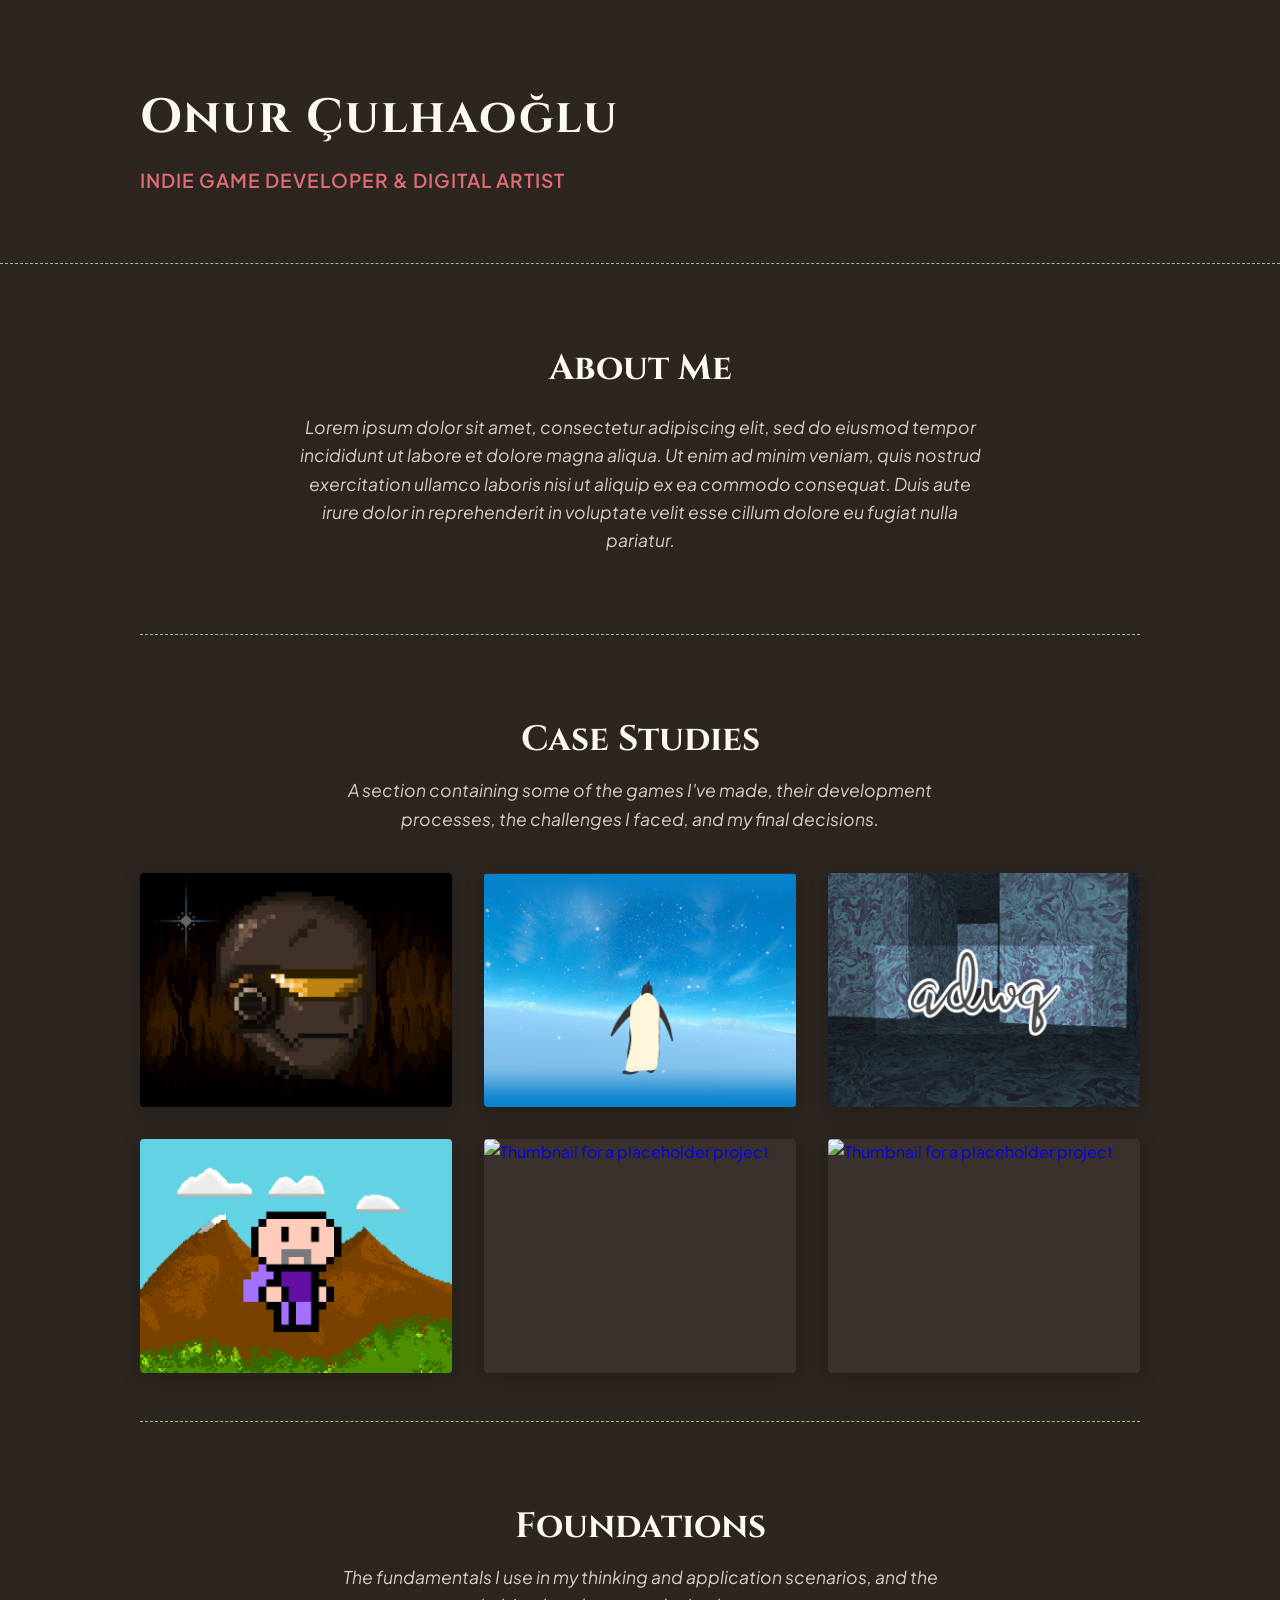
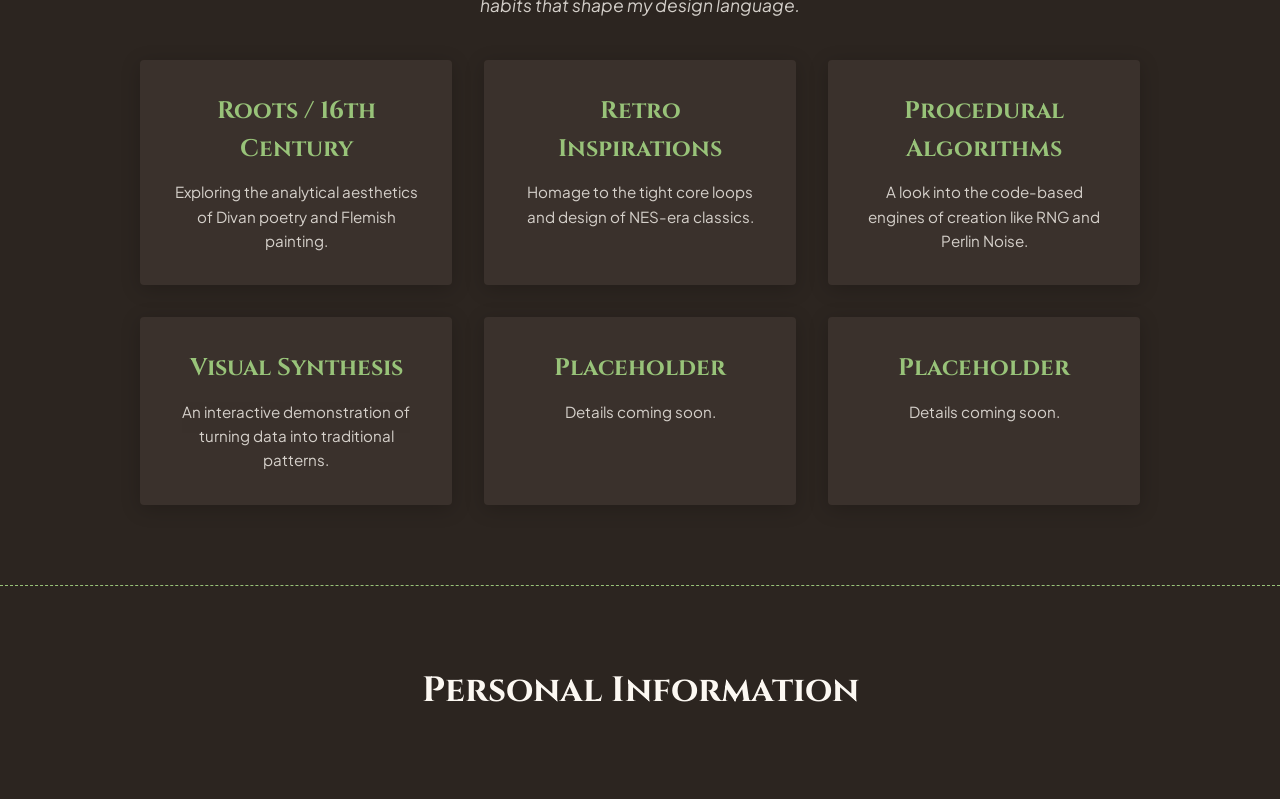
==== index.html @ ab1b18e1 "doneiguess" ====
<!DOCTYPE html>
<html lang="en">
<head>
    <meta charset="UTF-8">
    <meta name="viewport" content="width=device-width, initial-scale=1.0">
    <title>Onur Çulhaoğlu | Game Dev & Digital Artist</title>
    <!-- Warm and literary typography from Google Fonts -->
    <link rel="preconnect" href="https://fonts.googleapis.com">
    <link rel="preconnect" href="https://fonts.gstatic.com" crossorigin>
    <link href="https://fonts.googleapis.com/css2?family=Cinzel:wght@500;700&family=Instrument+Serif:ital@0;1&family=Plus+Jakarta+Sans:wght@400;500;600&display=swap" rel="stylesheet">
    <link rel="stylesheet" href="style.css">
</head>
<body>

    <!-- Header / Hero Section -->
    <header class="hero-section">
        <div class="container">
            <h1 class="site-title">Onur Çulhaoğlu</h1>
            <p class="subtitle">Indie Game Developer & Digital Artist</p>
        </div>
    </header>

    <!-- Gallery / Works Section -->
    <main class="container">
    
        <!-- About Me Section -->
        <section class="about-section">
            <div class="container">
                <h2 class="section-title">About Me</h2>
                <p class="section-subtitle" style="max-width: 700px; margin: -1rem auto 2rem auto;">Lorem ipsum dolor sit amet, consectetur adipiscing elit, sed do eiusmod tempor incididunt ut labore et dolore magna aliqua. Ut enim ad minim veniam, quis nostrud exercitation ullamco laboris nisi ut aliquip ex ea commodo consequat. Duis aute irure dolor in reprehenderit in voluptate velit esse cillum dolore eu fugiat nulla pariatur.</p>
            </div>
        </section>

        <!-- Case Studies Section -->
        <section class="inspo-section">
            <h2 class="section-title">Case Studies</h2>
            <p class="section-subtitle">A section containing some of the games I've made, their development processes, the challenges I faced, and my final decisions.</p>
            <div class="category-grid">
                <a href="patina.html" class="category-card" data-title="//patina">
                    <img src="games/thumbnails/patina.webp" alt="Thumbnail for //patina">
                </a>
                <a href="he-lived.html" class="category-card" data-title="HE LIVED">
                    <img src="games/thumbnails/he-lived.webp" alt="Thumbnail for HE LIVED">
                </a>
                <a href="adwq.html" class="category-card" data-title="adwq">
                    <img src="games/thumbnails/adwq.webp" alt="Thumbnail for adwq">
                </a>
                <a href="oh-noah.html" class="category-card" data-title="Oh Noah!">
                    <img src="games/thumbnails/oh-noah.webp" alt="Thumbnail for Oh Noah!">
                </a>
                <a href="#" class="category-card" data-title="Placeholder">
                    <img src="games/thumbnails/placeholder.webp" alt="Thumbnail for a placeholder project">
                </a>
                <a href="#" class="category-card" data-title="Placeholder">
                    <img src="games/thumbnails/placeholder.webp" alt="Thumbnail for a placeholder project">
                </a>
            </div>
        </section>

        <!-- Inspirations Section (formerly works-section) -->
        <section class="works-section">
            <h2 class="section-title">Foundations</h2>
            <p class="section-subtitle">The fundamentals I use in my thinking and application scenarios, and the habits that shape my design language.</p>

            <div class="category-grid" style="grid-template-columns: repeat(3, 1fr);">
                <a href="16th-century.html" class="category-card category-card--text">
                    <h3>Roots / 16th Century</h3>
                    <p>Exploring the analytical aesthetics of Divan poetry and Flemish painting.</p>
                </a>
                <a href="retro-inspirations.html" class="category-card category-card--text">
                    <h3>Retro Inspirations</h3>
                    <p>Homage to the tight core loops and design of NES-era classics.</p>
                </a>
                <a href="procedural-inspirations.html" class="category-card category-card--text">
                    <h3>Procedural Algorithms</h3>
                    <p>A look into the code-based engines of creation like RNG and Perlin Noise.</p>
                </a>
                <a href="visual-synthesis.html" class="category-card category-card--text">
                    <h3>Visual Synthesis</h3>
                    <p>An interactive demonstration of turning data into traditional patterns.</p>
                </a>
                <a href="#" class="category-card category-card--text">
                    <h3>Placeholder</h3>
                    <p>Details coming soon.</p>
                </a>
                <a href="#" class="category-card category-card--text">
                    <h3>Placeholder</h3>
                    <p>Details coming soon.</p>
                </a>
            </div>
        </section>

    </main>

    <footer class="hero-section" style="border-top: 1px dashed var(--secondary-color); border-bottom: none; padding-top: 3rem; margin-top: 2rem;">
        <div class="container">
            <h2 class="section-title">Personal Information</h2>
            <!-- Contact info will be added here later -->
        </div>
    </footer>

</body>
</html>
---- style.css ----
/* Temel Sıfırlamalar ve Renk Paleti */
:root {
    --bg-color: #2c2520;        /* Koyu toprak/kahve tonu */
    --text-color: #fcf8f2;      /* Sıcak parşömen kağıdı rengi */
    --accent-color: #e06c75;    /* Canlı kırmızı */
    --secondary-color: #98c379; /* Canlı yeşil */
    --card-bg: #3a312c;         /* Arka plandan biraz daha açık koyu ton */
}

body {
    margin: 0;
    padding: 0;
    background-color: var(--bg-color);
    color: var(--text-color);
    font-family: 'Plus Jakarta Sans', sans-serif;
    line-height: 1.6;
}

.container {
    max-width: 1000px;
    margin: 0 auto;
    padding: 0 2rem;
}

/* Üst Kısım Tasarımı */
.hero-section {
    padding: 5rem 0 3rem 0;
    border-bottom: 1px dashed var(--secondary-color); /* Kilim dikişi gibi hafif kesikli çizgi */
}

.site-title {
    font-family: 'Cinzel', serif;
    font-size: 3rem;
    margin: 0;
    color: var(--text-color);
    letter-spacing: 2px;
}

.subtitle {
    font-family: 'Plus Jakarta Sans', sans-serif;
    font-size: 1.2rem;
    color: var(--accent-color);
    text-transform: uppercase;
    letter-spacing: 1px;
    margin-top: 0.5rem;
    font-weight: 600;
}

.manifesto {
    margin-top: 3rem;
    max-width: 700px;
}

.manifesto em {
    font-family: 'Instrument Serif', serif;
    font-size: 1.8rem;
    color: var(--secondary-color);
    line-height: 1.3;
    display: block;
    margin-bottom: 1.5rem;
}

.bio-text {
    font-size: 1.1rem;
    opacity: 0.9;
}

.about-section {
    padding: 3rem 0;
    border-bottom: 1px dashed var(--secondary-color);
}

/* Visual Synthesis Section */
.visual-synthesis-section {
    padding: 4rem 0;
    background-color: #25201b; /* Slightly different bg to stand out */
    border-bottom: 1px dashed var(--secondary-color);
}

.visuals-grid {
    display: grid;
    grid-template-columns: 1fr 1fr;
    gap: 3rem;
    align-items: start;
}

.visual-item {
    text-align: center;
}

.visual-item h3 {
    font-family: 'Cinzel', serif;
    font-size: 1.5rem;
    color: var(--secondary-color);
    margin: 0 0 1rem 0;
}

.visual-item canvas {
    width: 100%;
    height: auto;
    border: 1px solid rgba(74, 107, 108, 0.15);
    background-color: var(--card-bg);
    border-radius: 4px;
}

.visual-item p {
    font-size: 0.9rem;
    opacity: 0.8;
    margin-top: 1rem;
    max-width: 400px;
    margin-left: auto;
    margin-right: auto;
}

/* Galeri Alanı */
.inspo-section,
.works-section {
    padding: 3rem 0;
}

.works-section {
    border-top: 1px dashed var(--secondary-color);
}

.section-title {
    font-family: 'Cinzel', serif;
    font-size: 2.2rem;
    margin-bottom: 2rem;
    position: relative;
    text-align: center;
}

.section-subtitle {
    text-align: center;
    font-size: 1.1rem;
    max-width: 600px;
    margin: -1.5rem auto 2.5rem auto;
    opacity: 0.8;
    font-style: italic;
}

.category-grid {
    display: grid;
    grid-template-columns: repeat(3, 1fr);
    gap: 2rem;
}

.category-card {
    display: block;
    background: var(--card-bg);
    border-radius: 4px;
    text-decoration: none;
    box-shadow: 0 4px 20px rgba(0, 0, 0, 0.2);
    transition: transform 0.3s ease, box-shadow 0.3s ease;
    position: relative;
    overflow: hidden;
    padding: 0;
    aspect-ratio: 4 / 3; /* Recommended aspect ratio */
}

.category-card:hover {
    transform: translateY(-8px);
    box-shadow: 0 12px 35px rgba(0, 0, 0, 0.3);
}

.category-card img {
    display: block;
    width: 100%;
    height: 100%;
    object-fit: cover;
    transition: transform 0.4s ease;
}

.category-card:hover img {
    transform: scale(1.1);
}

.category-card::after {
    content: attr(data-title);
    position: absolute;
    bottom: 0;
    left: 0;
    right: 0;
    padding: 1.5rem 1rem 1rem 1rem;
    background: linear-gradient(to top, rgba(0,0,0,0.9) 20%, transparent);
    color: white;
    text-align: center;
    font-family: 'Cinzel', serif;
    font-size: 1.5rem;
    opacity: 0;
    transform: translateY(20%);
    transition: opacity 0.4s ease, transform 0.4s ease;
    pointer-events: none;
}

.category-card:hover::after {
    opacity: 1;
    transform: translateY(0);
}

/* Text-based cards for Inspirations section */
.category-card--text {
    padding: 2rem;
    aspect-ratio: auto;
    text-align: center;
    color: var(--text-color);
}

.category-card--text:hover img { transform: none; }
.category-card--text::after { display: none; }

.category-card--text h3 {
    font-family: 'Cinzel', serif;
    font-size: 1.5rem;
    color: var(--secondary-color);
    margin: 0 0 0.75rem 0;
}

.category-card--text p {
    margin: 0;
    font-size: 0.95rem;
    opacity: 0.8;
}

.inspiration-desc {
    font-size: 0.95rem;
    opacity: 0.8;
    margin-bottom: 1.5rem;
}

.couplet {
    font-family: 'Instrument Serif', serif;
    font-size: 1.1rem;
    font-style: italic;
    text-align: center;
    margin: 1.5rem auto;
    padding: 0.5rem 0 0.5rem 1rem;
    border-left: 3px solid var(--accent-color);
    color: var(--text-color);
}

.couplet p { margin: 0; line-height: 1.4; }

.aruz-pattern { display: block; font-family: monospace; font-size: 1.1rem; text-align: center; color: var(--secondary-color); margin: 1.5rem 0; letter-spacing: 2px; }

.translation { font-size: 0.9rem; font-style: italic; text-align: center; opacity: 0.7; margin-top: 1rem; }


/* Responsive Design for smaller screens */
@media (max-width: 768px) {
    .category-grid {
        grid-template-columns: 1fr;
    }
    .visuals-grid {
        grid-template-columns: 1fr;
        gap: 4rem;
    }
}

.modal-section { margin-bottom: 2.5rem; padding-bottom: 2.5rem; border-bottom: 1px dashed rgba(74, 107, 108, 0.3); }
.modal-section:last-child { border-bottom: none; margin-bottom: 0; padding-bottom: 0; }

/* =============================================== */
/* STYLES FOR SUB-PAGES (CARDS, 3D MODELS)         */
/* =============================================== */

.page-header {
    padding: 2rem 0;
    border-bottom: 1px dashed var(--secondary-color);
    margin-bottom: 2rem;
}

.back-link {
    color: var(--secondary-color);
    text-decoration: none;
    font-weight: 600;
    font-size: 1.1rem;
    transition: color 0.2s ease;
}

.back-link:hover {
    color: var(--accent-color);
}

.gallery-section {
    padding: 1rem 0 4rem 0;
}

.gallery-section .section-title {
    text-align: left;
    font-size: 2.5rem;
}

.section-desc {
    font-size: 1.1rem;
    opacity: 0.9;
    max-width: 700px;
    margin-top: -1rem;
    margin-bottom: 4rem;
}

/* Card Deck Animation (for cards.html) */
.asset-grid {
    position: relative; 
    display: flex; 
    justify-content: center;
    align-items: center;
    min-height: 500px;
    margin-top: 2rem;
}

.asset-card {
    background: var(--card-bg);
    border: 1px solid rgba(74, 107, 108, 0.15);
    border-radius: 4px;
    overflow: hidden;
    box-shadow: 0 4px 20px rgba(44, 37, 32, 0.04);
    transition: transform 0.6s cubic-bezier(0.4, 0, 0.2, 1), box-shadow 0.4s ease;
    width: 280px;
    position: absolute;
    transform-origin: bottom center;
    animation: var(--fan-animation-name) forwards linear;
    animation-timeline: view(block); /* Animasyonun kaydırmaya bağlı olmasını sağlar */
    animation-range: entry 30% entry 70%; /* Animasyon başlangıç ve bitiş aralığı (daha merkezi) */
}

@keyframes fan-out-far-left   { to { transform: rotate(-18deg) translateX(-200px); } }
@keyframes fan-out-mid-left   { to { transform: rotate(-12deg) translateX(-130px); } }
@keyframes fan-out-near-left  { to { transform: rotate(-6deg) translateX(-65px); } }
@keyframes fan-out-center { to { transform: translateY(-30px); } }
@keyframes fan-out-near-right { to { transform: rotate(6deg) translateX(65px); } }
@keyframes fan-out-mid-right  { to { transform: rotate(12deg) translateX(130px); } }
@keyframes fan-out-far-right  { to { transform: rotate(18deg) translateX(200px); } }

@keyframes fan-out-left { to { transform: rotate(-15deg) translateX(-120px); } }
@keyframes fan-out-right { to { transform: rotate(15deg) translateX(120px); } }

.asset-card:nth-child(1) { --fan-animation-name: fan-out-far-left; }
.asset-card:nth-child(2) { --fan-animation-name: fan-out-mid-left; }
.asset-card:nth-child(3) { --fan-animation-name: fan-out-near-left; }
.asset-card:nth-child(4) { --fan-animation-name: fan-out-center; z-index: 2; }
.asset-card:nth-child(5) { --fan-animation-name: fan-out-near-right; }
.asset-card:nth-child(6) { --fan-animation-name: fan-out-mid-right; }
.asset-card:nth-child(7) { --fan-animation-name: fan-out-far-right; }

.asset-grid:has(.asset-card:first-child:nth-last-child(3)) .asset-card:nth-child(1) { --fan-animation-name: fan-out-left; }
.asset-grid:has(.asset-card:first-child:nth-last-child(3)) .asset-card:nth-child(2) { --fan-animation-name: fan-out-center; z-index: 2; }
.asset-grid:has(.asset-card:first-child:nth-last-child(3)) .asset-card:nth-child(3) { --fan-animation-name: fan-out-right; }

.deck-sub-title {
    font-family: 'Cinzel', serif;
    font-size: 1.3rem;
    color: var(--secondary-color);
    border-bottom: 1px solid rgba(74, 107, 108, 0.1);
    padding-bottom: 0.5rem;
    margin-top: 4rem;
    margin-bottom: 1.5rem;
    letter-spacing: 1px;
}

.asset-card:hover {
    transform: translateY(-15px) scale(1.03);
    box-shadow: 0 12px 35px rgba(44, 37, 32, 0.1);
    z-index: 10;
}

.asset-image-wrapper { display: block; line-height: 0; }
.asset-image-wrapper img { width: 100%; height: auto; display: block; }

/* 3D Models Container (for 3d-models.html) */
.models-container { display: grid; grid-template-columns: 1fr; gap: 2.5rem; }

.sketchfab-embed-wrapper {
    margin-bottom: 0;
    border: 1px solid rgba(74, 107, 108, 0.15);
    border-radius: 4px;
    overflow: hidden;
    box-shadow: 0 4px 20px rgba(0,0,0, 0.2);
    background: #25201b;
}

.sketchfab-embed-wrapper iframe { display: block; width: 100%; height: 480px; border: 0; }
.sketchfab-embed-wrapper p { background: var(--card-bg); padding: 0.75rem; margin: 0 !important; font-size: 0.8rem !important; text-align: center; line-height: 1.4; }
.sketchfab-embed-wrapper p a { color: var(--secondary-color) !important; }

/* Demo Showcase (for demos.html) */
.demo-showcase {
    background: var(--card-bg);
    border: 1px solid rgba(74, 107, 108, 0.15);
    border-radius: 4px;
    margin-top: -2rem;
    box-shadow: 0 4px 20px rgba(44, 37, 32, 0.04);
    overflow: hidden; /* To keep border-radius on children */
}

.demo-showcase .deck-sub-title {
    margin-top: 0;
    padding: 1.5rem 2rem 0 2rem;
    border-bottom: none;
}

.demo-media {
    padding: 1rem 2rem 0 2rem;
}

.demo-media img {
    width: 100%;
    display: block;
}

.demo-info {
    padding: 1.5rem 2rem 2rem 2rem;
}

.demo-info h4 {
    font-family: 'Cinzel', serif;
    font-size: 1.2rem;
    color: var(--text-color);
    margin: 0 0 1rem 0;
}

.demo-info p { margin: 0 0 2rem 0; opacity: 0.9; }

.button-link { display: inline-block; background-color: var(--secondary-color); color: var(--bg-color); padding: 0.8rem 1.5rem; border-radius: 4px; text-decoration: none; font-weight: 600; transition: background-color 0.3s ease, transform 0.3s ease; }
.button-link:hover { background-color: var(--accent-color); transform: translateY(-2px); }

/* =============================================== */
/* RETRO THEME (for retro-inspirations.html)       */
/* =============================================== */

.retro-theme {
    --bg-color: #3a3a3a; /* Daha yumuşak bir antrasit */
    --text-color: #f0f0f0;
    --accent-color: #ff4136;    /* NES Red */
    --secondary-color: #00bfff; /* NES Blue */
    --highlight-color: #ffff00; /* NES Yellow */

    font-family: 'Press Start 2P', cursive;
    font-size: 14px; /* Pixel fonts are best at specific sizes */
    line-height: 1.8;
    background-color: var(--bg-color);
    color: var(--text-color);
    image-rendering: pixelated;
}

.retro-theme .page-header { border-bottom-color: var(--accent-color); }
.retro-theme .back-link { color: var(--secondary-color); font-size: 1em; }
.retro-theme .back-link:hover { color: var(--highlight-color); }

.retro-theme .section-title {
    font-size: 2em;
    color: var(--accent-color);
    text-shadow: 3px 3px 0 var(--secondary-color);
    letter-spacing: 2px;
    margin-bottom: 3rem;
}

.retro-theme .modal-section { border-color: rgba(255, 255, 255, 0.2); }
.retro-theme .modal-section h3 { font-family: 'Press Start 2P', cursive; color: var(--highlight-color); font-size: 1.2em; }
.retro-theme .inspiration-desc { font-size: 1em; opacity: 0.9; }

.game-showcase {
    display: flex;
    gap: 2rem;
    align-items: center;
    background-color: #4a4a4a; /* Daha açık bir gri */
    padding: 2rem;
    border: 2px solid var(--secondary-color);
    margin-bottom: 3rem;
}

.game-media { flex: 1; }
.game-media img { width: 100%; display: block; border: 2px solid var(--text-color); }

.game-info { flex: 2; }
.game-info h3 { font-family: 'Press Start 2P', cursive; color: var(--accent-color); font-size: 1.5em; margin: 0 0 1rem 0; }
.game-info p { margin: 0; opacity: 0.9; }

@media (max-width: 768px) {
    .game-showcase {
        flex-direction: column;
    }
    .retro-theme .section-title { font-size: 1.5em; }
    .game-info h3 { font-size: 1.2em; }
}

/* =============================================== */
/* TERMINAL THEME (for procedural-inspirations.html) */
/* =============================================== */

.terminal-theme {
    --bg-color: #282c34;        /* Antrasit */
    --text-color: #c5c8c6;      /* Açık gri */
    --accent-color: #8cda8c;    /* Terminal yeşili */
    --secondary-color: #f0c674; /* Terminal sarısı/amber */
    --highlight-color: #61afef; /* Terminal mavisi */

    font-family: 'Source Code Pro', monospace;
    background-color: var(--bg-color);
    color: var(--text-color);
}

.terminal-theme .page-header { border-bottom-color: var(--accent-color); }
.terminal-theme .back-link { color: var(--secondary-color); }
.terminal-theme .back-link:hover { color: var(--highlight-color); }

.terminal-theme .section-title {
    font-family: 'Source Code Pro', monospace;
    font-weight: 700;
    color: var(--accent-color);
    text-align: left;
    font-size: 2.2rem;
}

.terminal-theme .section-title::after {
    content: '▋';
    display: inline-block;
    animation: blink 1s step-end infinite;
    color: var(--accent-color);
    margin-left: 0.5rem;
}

@keyframes blink {
    from, to { opacity: 1; }
    50% { opacity: 0; }
}

.terminal-theme .modal-section h3 {
    font-family: 'Source Code Pro', monospace;
    color: var(--secondary-color);
    font-size: 1.5rem;
}

.interactive-demo {
    background-color: rgba(0,0,0,0.2);
    border: 1px solid rgba(255,255,255,0.1);
    padding: 1.5rem;
    margin-top: 1rem;
    display: flex;
    flex-wrap: wrap;
    gap: 1.5rem;
    align-items: center;
}

.interactive-demo .button-link { font-family: 'Source Code Pro', monospace; }
.interactive-demo input[type="text"] { background: #333; border: 1px solid #555; color: var(--text-color); padding: 0.8rem; font-family: 'Source Code Pro', monospace; border-radius: 4px; }
.interactive-demo .result-display { font-size: 2rem; font-weight: 700; color: var(--highlight-color); }
.interactive-demo canvas { width: 256px; height: 256px; image-rendering: pixelated; border: 1px solid #555; }

.terminal-theme .inspiration-desc code {
    background-color: rgba(0,0,0,0.3);
    color: var(--accent-color);
    padding: 0.1em 0.4em;
    border-radius: 3px;
}

/* =============================================== */
/* PROJECT DETAIL PAGE (for patina.html etc.)      */
/* =============================================== */

.project-article {
    max-width: 750px; /* Good reading width */
    margin: 0 auto;
}

.project-article p {
    font-size: 1.1rem;
    line-height: 1.7;
    margin-bottom: 1.5rem;
    opacity: 0.9;
}

.project-article img {
    width: 100%;
    height: auto;
    display: block;
    margin: 2rem auto 0.5rem auto;
    border-radius: 4px;
    border: 1px solid rgba(74, 107, 108, 0.15);
    box-shadow: 0 4px 20px rgba(44, 37, 32, 0.04);
}

.project-article .image-caption {
    display: block;
    text-align: center;
    font-size: 0.9rem;
    font-style: italic;
    opacity: 0.8;
    margin-top: 1rem;
    margin-bottom: 2.5rem;
}

.project-article .final-verdict {
    margin-top: 3rem;
    padding: 1.5rem;
    background-color: rgba(0,0,0,0.1);
    border-left: 4px solid var(--accent-color);
}

.project-article h4 {
    margin: 3rem 0 1rem 0;
    font-family: 'Cinzel', serif;
    color: var(--accent-color);
    font-size: 1.4rem;
}

.project-article .final-verdict h4 {
    margin-top: 0;
}

.project-article h5 {
    margin: 2.5rem 0 1rem 0;
    font-family: 'Cinzel', serif;
    color: var(--accent-color);
    font-size: 1.2rem;
}

.asset-grid-container {
    display: grid;
    grid-template-columns: repeat(2, 1fr);
    gap: 1rem;
}

.asset-grid-container img {
    width: 100%;
    height: auto;
    margin: 0;
    border-radius: 4px;
    border: 1px solid rgba(74, 107, 108, 0.15);
    box-shadow: 0 4px 20px rgba(44, 37, 32, 0.04);
}

.category-card h3.title-monospace,
.gallery-section .section-title.title-monospace {
    font-family: 'Source Code Pro', monospace;
    letter-spacing: normal;
    text-transform: none;
    font-weight: 400;
}

/* =============================================== */
/* PATINA THEME                                    */
/* =============================================== */
.patina-theme {
    --bg-color: #3a3a3a;
    --text-color: #dcdcdc;
    --accent-color: #8c8c8c;
    --secondary-color: #6a6a6a;
    background-color: var(--bg-color);
    color: var(--text-color);
}
.patina-theme .page-header { border-bottom-color: var(--secondary-color); }
.patina-theme .back-link { color: var(--secondary-color); }
.patina-theme .back-link:hover { color: var(--accent-color); }
.patina-theme .section-title { color: var(--text-color); }
.patina-theme .project-article h4 { color: var(--accent-color); }
.patina-theme .project-article img { border-color: rgba(255,255,255,0.1); }
.patina-theme .final-verdict { background-color: rgba(0,0,0,0.2); border-left-color: var(--accent-color); }

/* =============================================== */
/* HE LIVED THEME                                  */
/* =============================================== */
.he-lived-theme {
    --bg-color: #2c3e50;
    --text-color: #ecf0f1;
    --accent-color: #3498db;
    --secondary-color: #95a5a6;
    background-color: var(--bg-color);
    color: var(--text-color);
}
.he-lived-theme .page-header { border-bottom-color: var(--secondary-color); }
.he-lived-theme .back-link { color: var(--secondary-color); }
.he-lived-theme .back-link:hover { color: var(--accent-color); }
.he-lived-theme .section-title { color: var(--text-color); }
.he-lived-theme .project-article h4 { color: var(--accent-color); }
.he-lived-theme .project-article img { border-color: rgba(255,255,255,0.1); }
.he-lived-theme .final-verdict { background-color: rgba(0,0,0,0.2); border-left-color: var(--accent-color); }
.he-lived-theme .button-link { background-color: var(--accent-color); color: var(--bg-color); }
.he-lived-theme .button-link:hover { background-color: var(--secondary-color); }

/* =============================================== */
/* ADWQ THEME                                      */
/* =============================================== */
.adwq-theme {
    --bg-color: #3c3c4c;        /* PS1 Dark Purple-Gray */
    --text-color: #dcdbe0;      /* PS1 Light Gray */
    --accent-color: #a08fba;    /* PS1 Muted Magenta */
    --secondary-color: #74a09c; /* PS1 Desaturated Teal */
    background-color: var(--bg-color);
    color: var(--text-color);
}
.adwq-theme .page-header { border-bottom-color: var(--secondary-color); }
.adwq-theme .back-link { color: var(--secondary-color); opacity: 0.8; }
.adwq-theme .back-link:hover { color: var(--accent-color); }
.adwq-theme .section-title { color: var(--text-color); }
.adwq-theme .project-article h4 { color: var(--accent-color); }
.adwq-theme .project-article img { border-color: rgba(0,0,0,0.2); }
.adwq-theme .project-article img[src="games/adwq/2.webp"] {
    mix-blend-mode: multiply; /* Makes white background transparent */
    background-color: transparent;
}
.adwq-theme .final-verdict { background-color: rgba(0,0,0,0.15); border-left-color: var(--accent-color); }
.adwq-theme .button-link { background-color: var(--secondary-color); color: var(--bg-color); }
.adwq-theme .button-link:hover { background-color: var(--accent-color); }


/* =============================================== */
/* SAILING THEME (for oh-noah.html)                */
/* =============================================== */

.sailing-theme {
    --bg-color: #436B95;        /* Ultramarine Blue */
    --text-color: #f0eada;      /* Parchment/Light Beige */
    --accent-color: #E8C77B;    /* Sandy Gold */
    --secondary-color: #D2B48C; /* Tan / Wood color */
    --highlight-color: #FFFFFF;

    font-family: 'Plus Jakarta Sans', sans-serif;
    background-color: var(--bg-color);
    color: var(--text-color);
}

.sailing-theme .page-header { border-bottom-color: rgba(255, 255, 255, 0.2); }
.sailing-theme .back-link { color: var(--accent-color); }
.sailing-theme .back-link:hover { color: var(--highlight-color); }

.sailing-theme .section-title {
    /* The user requested 'Alkhemikal'. It is prioritized here. */
    /* 'MedievalSharp' is used as a web-safe fallback from Google Fonts. */
    font-family: 'Alkhemikal', 'MedievalSharp', cursive;
    font-size: 3.5rem;
    color: var(--accent-color);
    text-align: left;
    text-shadow: 2px 2px 4px rgba(0,0,0,0.2);
}

.sailing-theme .project-article p { opacity: 0.95; }
.sailing-theme .project-article h4 { color: var(--accent-color); border-bottom: 1px solid rgba(255, 255, 255, 0.2); padding-bottom: 0.5rem; }
.sailing-theme .project-article img { border-color: rgba(0,0,0,0.2); box-shadow: 0 8px 25px rgba(0, 0, 0, 0.2); }
.sailing-theme .image-caption { color: var(--accent-color); opacity: 0.9; }

.sailing-theme .deck-sub-title {
    color: var(--accent-color);
    border-bottom-color: rgba(255, 255, 255, 0.2);
}

.sailing-theme .asset-card {
    transform-origin: center center;
    animation: deal-card forwards linear;
    animation-timeline: view(block);
    animation-range: entry 10% entry 60%;
    background-color: transparent;
    border: none;
}
.sailing-theme .asset-card {
    background-color: transparent;
    border: none;
}
.sailing-theme .asset-card:hover {
    box-shadow: 0 12px 35px rgba(0, 0, 0, 0.2);
    transform: translateY(-10px) scale(1.05) rotate(var(--r)) !important;
    z-index: 10;
}

@keyframes deal-card {
    from { opacity: 0; transform: translateX(80vw) translateY(-20vh) rotate(45deg) scale(0.8); }
    to { opacity: 1; transform: translateX(var(--tx, 0)) translateY(var(--ty, 0)) rotate(var(--r, 0deg)); }
}

.sailing-theme .asset-card:nth-child(1) { --tx: -150px; --ty: 20px; --r: -15deg; }
.sailing-theme .asset-card:nth-child(2) { --tx: 50px; --ty: -30px; --r: 10deg; }
.sailing-theme .asset-card:nth-child(3) { --tx: -50px; --ty: 50px; --r: -5deg; }
.sailing-theme .asset-card:nth-child(4) { --tx: 0px; --ty: 0px; --r: 2deg; z-index: 2; }
.sailing-theme .asset-card:nth-child(5) { --tx: 150px; --ty: 40px; --r: 18deg; }
.sailing-theme .asset-card:nth-child(6) { --tx: -120px; --ty: -60px; --r: -20deg; }
.sailing-theme .asset-card:nth-child(7) { --tx: 100px; --ty: 80px; --r: 5deg; }

.sailing-theme .asset-grid:has(.asset-card:first-child:nth-last-child(3)) .asset-card:nth-child(1) { --tx: -150px; --ty: 0px; --r: -15deg; }
.sailing-theme .asset-grid:has(.asset-card:first-child:nth-last-child(3)) .asset-card:nth-child(2) { --tx: 0px; --ty: -20px; --r: 2deg; z-index: 2; }
.sailing-theme .asset-grid:has(.asset-card:first-child:nth-last-child(3)) .asset-card:nth-child(3) { --tx: 150px; --ty: 0px; --r: 15deg; }

.sailing-theme .final-verdict {
    background-color: rgba(0, 0, 0, 0.15);
    border-left-color: var(--accent-color);
    color: var(--text-color);
}

.sailing-theme::before,
.sailing-theme::after {
    content: '';
    position: absolute;
    background-image: url('games/ohnoah/0.webp');
    background-size: contain;
    background-repeat: no-repeat;
    width: 200px;
    height: 200px;
    opacity: 0.4;
    z-index: -1;
    pointer-events: none;
}

.sailing-theme::before {
    top: 15%;
    left: 5%;
    transform: rotate(-20deg);
}

.sailing-theme::after {
    bottom: 15%;
    right: 5%;
    transform: rotate(15deg) scaleX(-1);
}
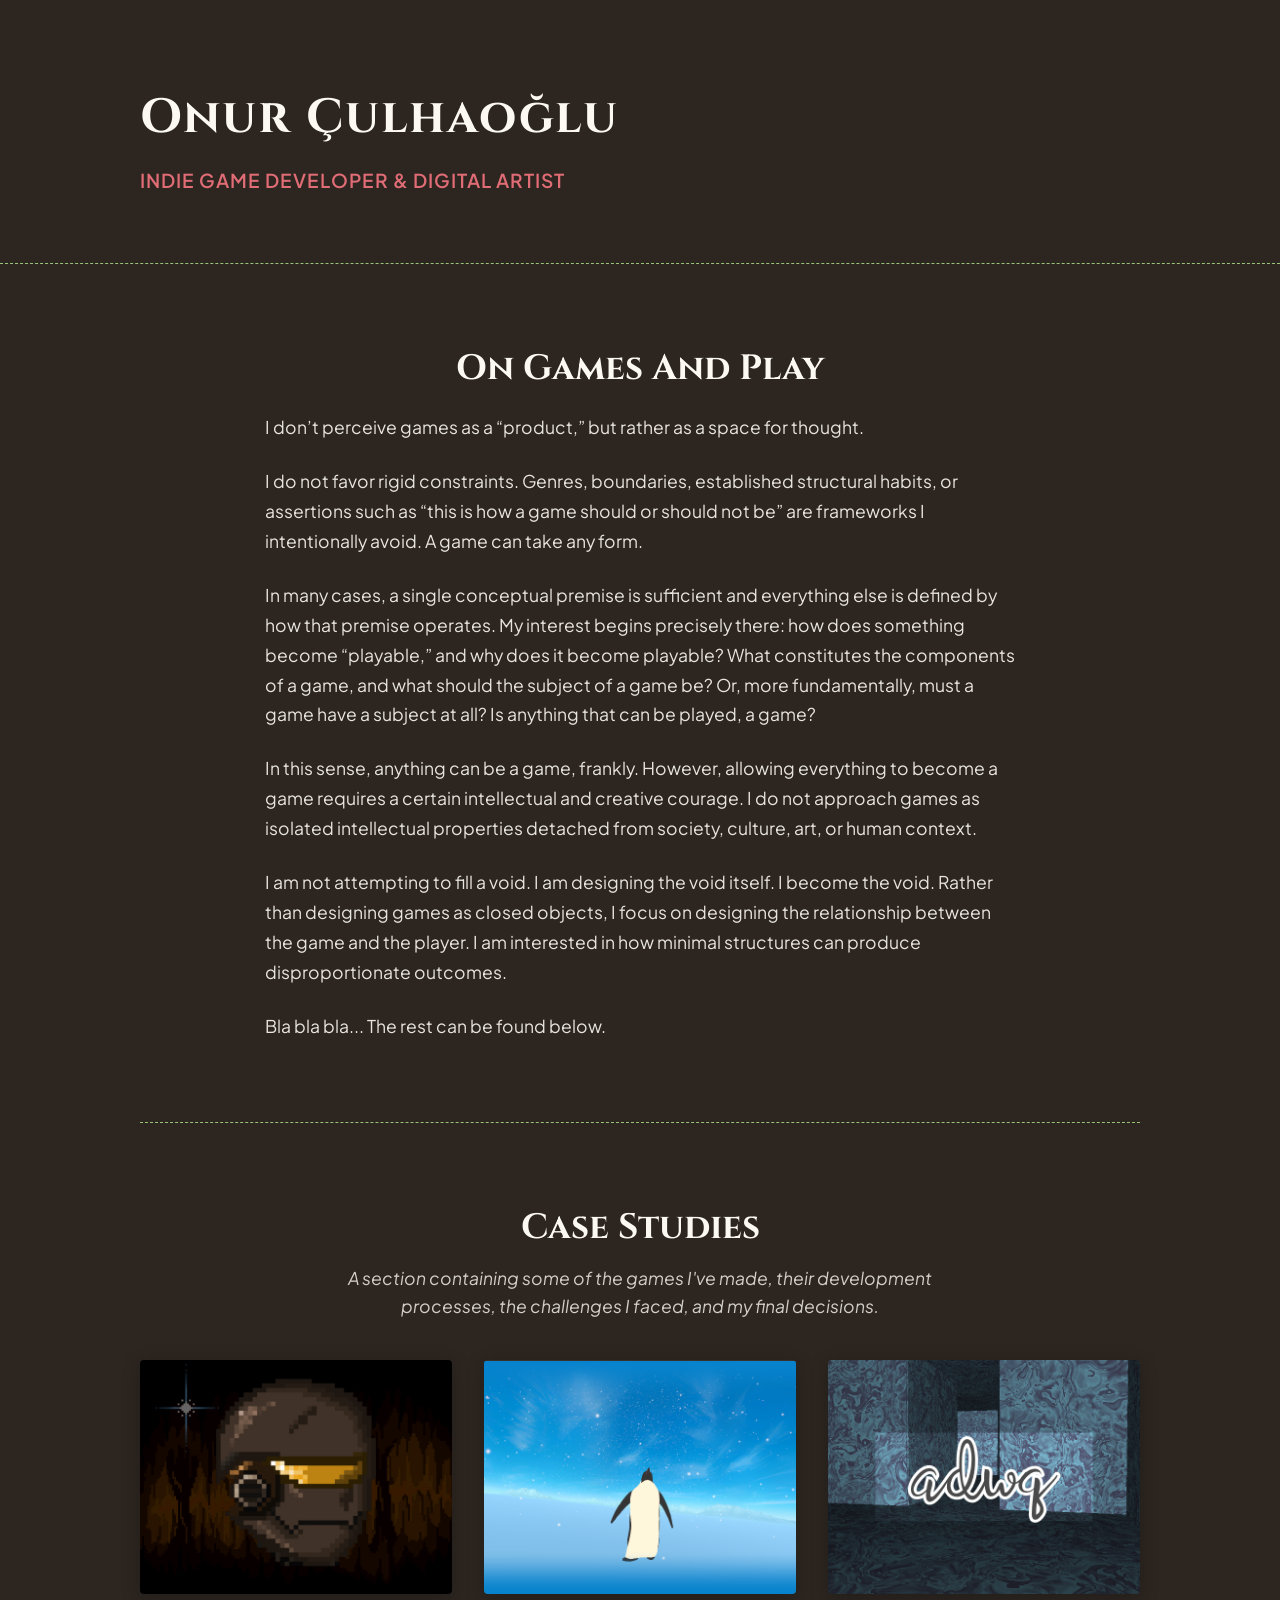
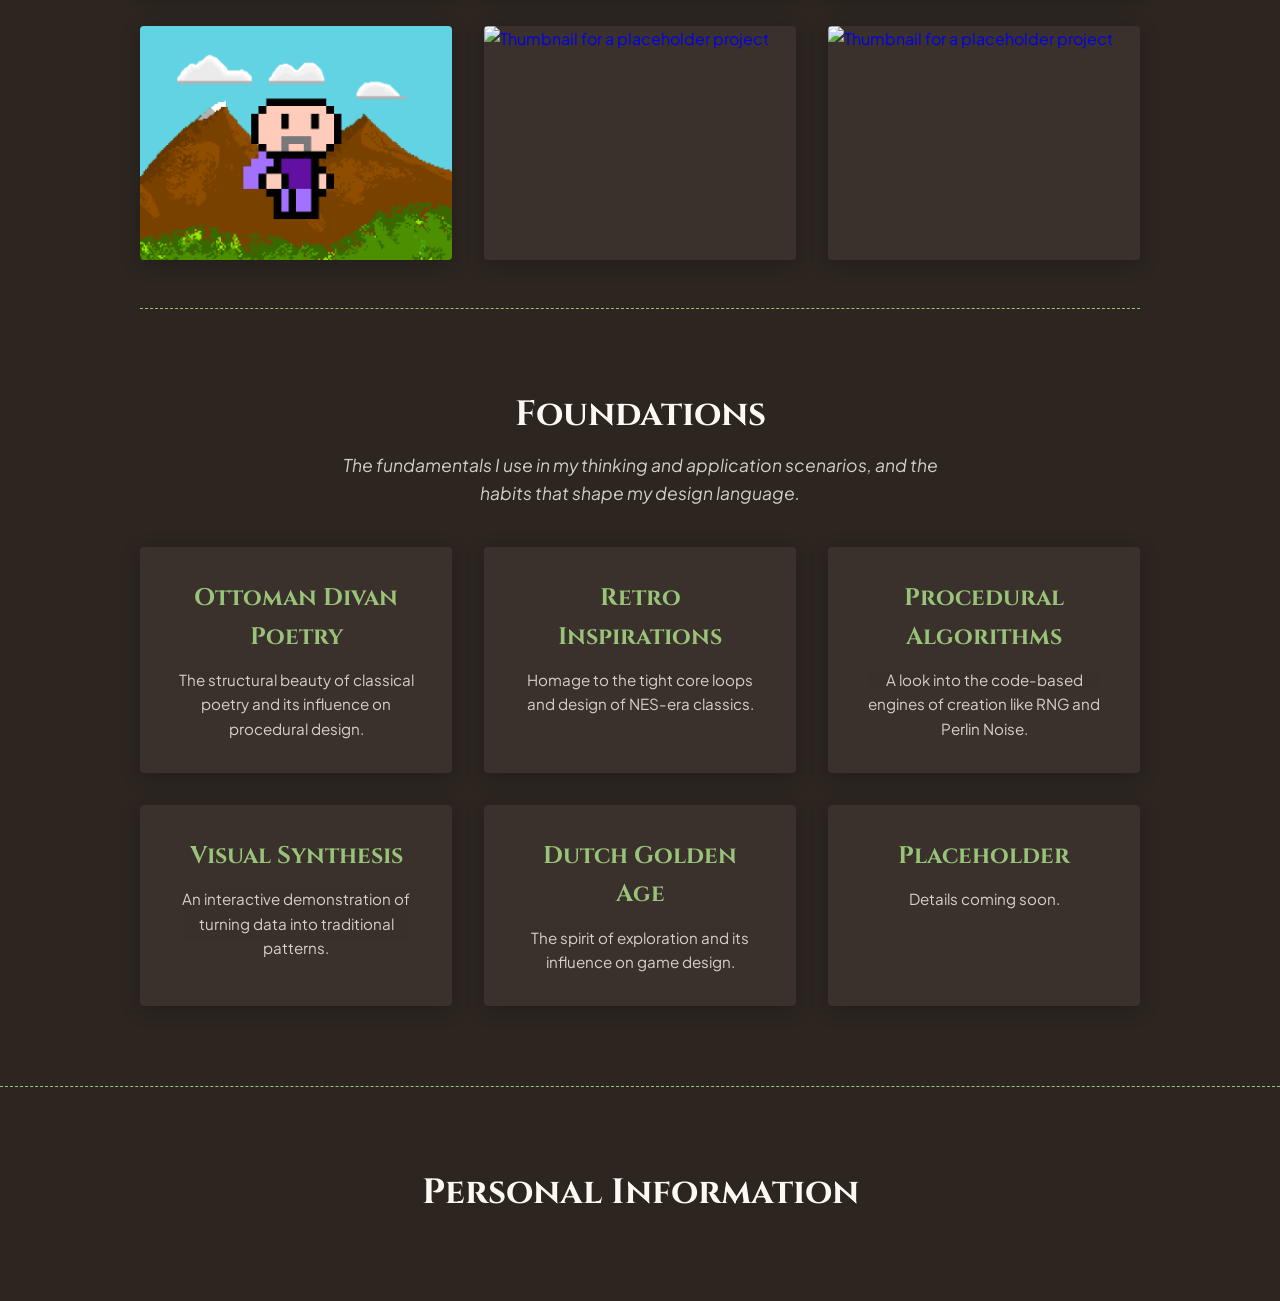
==== commit eaa39305: "qol" ====
--- a/index.html
+++ b/index.html
@@ -26,8 +26,15 @@
         <!-- About Me Section -->
         <section class="about-section">
             <div class="container">
-                <h2 class="section-title">About Me</h2>
-                <p class="section-subtitle" style="max-width: 700px; margin: -1rem auto 2rem auto;">Lorem ipsum dolor sit amet, consectetur adipiscing elit, sed do eiusmod tempor incididunt ut labore et dolore magna aliqua. Ut enim ad minim veniam, quis nostrud exercitation ullamco laboris nisi ut aliquip ex ea commodo consequat. Duis aute irure dolor in reprehenderit in voluptate velit esse cillum dolore eu fugiat nulla pariatur.</p>
+                <h2 class="section-title">On Games And Play</h2>
+                <div class="project-article" style="margin-top: -1rem; margin-bottom: 2rem;">
+                    <p>I don’t perceive games as a “product,” but rather as a space for thought.</p>
+                    <p>I do not favor rigid constraints. Genres, boundaries, established structural habits, or assertions such as “this is how a game should or should not be” are frameworks I intentionally avoid. A game can take any form.</p>
+                    <p>In many cases, a single conceptual premise is sufficient and everything else is defined by how that premise operates. My interest begins precisely there: how does something become “playable,” and why does it become playable? What constitutes the components of a game, and what should the subject of a game be? Or, more fundamentally, must a game have a subject at all? Is anything that can be played, a game?</p>
+                    <p>In this sense, anything can be a game, frankly. However, allowing everything to become a game requires a certain intellectual and creative courage. I do not approach games as isolated intellectual properties detached from society, culture, art, or human context.</p>
+                    <p>I am not attempting to fill a void. I am designing the void itself. I become the void. Rather than designing games as closed objects, I focus on designing the relationship between the game and the player. I am interested in how minimal structures can produce disproportionate outcomes.</p>
+                    <p>Bla bla bla... The rest can be found below.</p>
+                </div>
             </div>
         </section>
 
@@ -62,10 +69,10 @@
             <h2 class="section-title">Foundations</h2>
             <p class="section-subtitle">The fundamentals I use in my thinking and application scenarios, and the habits that shape my design language.</p>
 
-            <div class="category-grid" style="grid-template-columns: repeat(3, 1fr);">
+            <div class="category-grid">
                 <a href="16th-century.html" class="category-card category-card--text">
-                    <h3>Roots / 16th Century</h3>
-                    <p>Exploring the analytical aesthetics of Divan poetry and Flemish painting.</p>
+                    <h3>Ottoman Divan Poetry</h3>
+                    <p>The structural beauty of classical poetry and its influence on procedural design.</p>
                 </a>
                 <a href="retro-inspirations.html" class="category-card category-card--text">
                     <h3>Retro Inspirations</h3>
@@ -79,9 +86,9 @@
                     <h3>Visual Synthesis</h3>
                     <p>An interactive demonstration of turning data into traditional patterns.</p>
                 </a>
-                <a href="#" class="category-card category-card--text">
-                    <h3>Placeholder</h3>
-                    <p>Details coming soon.</p>
+                <a href="dutch-golden-age.html" class="category-card category-card--text">
+                    <h3>Dutch Golden Age</h3>
+                    <p>The spirit of exploration and its influence on game design.</p>
                 </a>
                 <a href="#" class="category-card category-card--text">
                     <h3>Placeholder</h3>
--- a/style.css
+++ b/style.css
@@ -245,11 +245,25 @@
 
 .translation { font-size: 0.9rem; font-style: italic; text-align: center; opacity: 0.7; margin-top: 1rem; }
 
+.painter-name {
+    color: var(--secondary-color);
+    font-weight: 600;
+    font-style: normal;
+}
+
 
 /* Responsive Design for smaller screens */
 @media (max-width: 768px) {
     .category-grid {
         grid-template-columns: 1fr;
+    }
+    .sailing-theme .asset-grid {
+        /* On mobile, show fewer columns to make cards smaller but readable */
+        grid-template-columns: repeat(auto-fit, minmax(100px, 1fr));
+    }
+    .sailing-theme .asset-card:hover {
+        /* Disable hover transform on mobile for better usability */
+        transform: none;
     }
     .visuals-grid {
         grid-template-columns: 1fr;
@@ -298,6 +312,58 @@
     margin-top: -1rem;
     margin-bottom: 4rem;
 }
+
+/* Project Info Dropdown */
+.project-info-dropdown {
+    position: relative;
+    display: inline-block;
+    margin-top: -1.5rem;
+    margin-bottom: 3rem;
+}
+
+.dropdown-toggle {
+    background-color: transparent;
+    color: var(--secondary-color);
+    padding: 0.6rem 1.2rem;
+    font-size: 0.9rem;
+    font-family: 'Plus Jakarta Sans', sans-serif;
+    border: 1px solid var(--secondary-color);
+    border-radius: 4px;
+    cursor: pointer;
+    transition: background-color 0.3s, color 0.3s;
+}
+
+.dropdown-toggle:hover {
+    background-color: var(--secondary-color);
+    color: var(--bg-color);
+}
+
+.dropdown-toggle::after {
+    content: ' ▼';
+    font-size: 0.7em;
+    margin-left: 5px;
+}
+
+.dropdown-content {
+    display: none;
+    position: absolute;
+    background-color: var(--card-bg);
+    min-width: 350px;
+    box-shadow: 0 8px 16px 0 rgba(0,0,0,0.3);
+    z-index: 100;
+    border-radius: 4px;
+    padding: 1rem 1.5rem;
+    border: 1px solid var(--secondary-color);
+    margin-top: 0.5rem;
+}
+
+.dropdown-content.show { display: block; }
+
+.project-info-list { list-style: none; padding: 0; margin: 0; font-size: 0.9rem; }
+.project-info-list li { padding: 0.5rem 0; display: flex; border-bottom: 1px solid rgba(128, 128, 128, 0.1); }
+.project-info-list li:last-child { border-bottom: none; }
+.project-info-list li strong { color: var(--secondary-color); width: 110px; flex-shrink: 0; }
+
 
 /* Card Deck Animation (for cards.html) */
 .asset-grid {
@@ -308,6 +374,14 @@
     min-height: 500px;
     margin-top: 2rem;
 }
+.sailing-theme .asset-grid {
+    display: grid;
+    /* Create a responsive grid that fits as many cards as possible */
+    grid-template-columns: repeat(auto-fit, minmax(140px, 1fr));
+    gap: 1.5rem;
+    min-height: auto;
+    align-items: start;
+}
 
 .asset-card {
     background: var(--card-bg);
@@ -317,7 +391,7 @@
     box-shadow: 0 4px 20px rgba(44, 37, 32, 0.04);
     transition: transform 0.6s cubic-bezier(0.4, 0, 0.2, 1), box-shadow 0.4s ease;
     width: 280px;
-    position: absolute;
+    position: relative; /* Changed from absolute */
     transform-origin: bottom center;
     animation: var(--fan-animation-name) forwards linear;
     animation-timeline: view(block); /* Animasyonun kaydırmaya bağlı olmasını sağlar */
@@ -745,39 +819,20 @@
 }
 
 .sailing-theme .asset-card {
-    transform-origin: center center;
-    animation: deal-card forwards linear;
-    animation-timeline: view(block);
-    animation-range: entry 10% entry 60%;
+    /* Override base styles for a static grid layout */
+    position: relative;
+    width: 100%;
+    animation: none; /* Remove dealing animation */
     background-color: transparent;
     border: none;
-}
-.sailing-theme .asset-card {
-    background-color: transparent;
-    border: none;
+    transition: transform 0.3s ease; /* Add a simple hover transition */
 }
 .sailing-theme .asset-card:hover {
     box-shadow: 0 12px 35px rgba(0, 0, 0, 0.2);
-    transform: translateY(-10px) scale(1.05) rotate(var(--r)) !important;
+    /* A simpler hover effect for the static grid */
+    transform: translateY(-8px) scale(1.05);
     z-index: 10;
 }
-
-@keyframes deal-card {
-    from { opacity: 0; transform: translateX(80vw) translateY(-20vh) rotate(45deg) scale(0.8); }
-    to { opacity: 1; transform: translateX(var(--tx, 0)) translateY(var(--ty, 0)) rotate(var(--r, 0deg)); }
-}
-
-.sailing-theme .asset-card:nth-child(1) { --tx: -150px; --ty: 20px; --r: -15deg; }
-.sailing-theme .asset-card:nth-child(2) { --tx: 50px; --ty: -30px; --r: 10deg; }
-.sailing-theme .asset-card:nth-child(3) { --tx: -50px; --ty: 50px; --r: -5deg; }
-.sailing-theme .asset-card:nth-child(4) { --tx: 0px; --ty: 0px; --r: 2deg; z-index: 2; }
-.sailing-theme .asset-card:nth-child(5) { --tx: 150px; --ty: 40px; --r: 18deg; }
-.sailing-theme .asset-card:nth-child(6) { --tx: -120px; --ty: -60px; --r: -20deg; }
-.sailing-theme .asset-card:nth-child(7) { --tx: 100px; --ty: 80px; --r: 5deg; }
-
-.sailing-theme .asset-grid:has(.asset-card:first-child:nth-last-child(3)) .asset-card:nth-child(1) { --tx: -150px; --ty: 0px; --r: -15deg; }
-.sailing-theme .asset-grid:has(.asset-card:first-child:nth-last-child(3)) .asset-card:nth-child(2) { --tx: 0px; --ty: -20px; --r: 2deg; z-index: 2; }
-.sailing-theme .asset-grid:has(.asset-card:first-child:nth-last-child(3)) .asset-card:nth-child(3) { --tx: 150px; --ty: 0px; --r: 15deg; }
 
 .sailing-theme .final-verdict {
     background-color: rgba(0, 0, 0, 0.15);
@@ -785,28 +840,37 @@
     color: var(--text-color);
 }
 
-.sailing-theme::before,
-.sailing-theme::after {
-    content: '';
+/* Decorative background elements for the sailing theme */
+.sailing-bg-elements {
     position: absolute;
-    background-image: url('games/ohnoah/0.webp');
-    background-size: contain;
-    background-repeat: no-repeat;
+    top: 0;
+    left: 0;
+    right: 0;
+    bottom: 0;
+    z-index: -1;
+    overflow: hidden;
+    pointer-events: none;
+}
+
+.sailing-bg-elements img {
+    position: absolute;
     width: 200px;
-    height: 200px;
-    opacity: 0.4;
-    z-index: -1;
-    pointer-events: none;
-}
-
-.sailing-theme::before {
-    top: 15%;
+    height: auto;
+    opacity: 0.15;
+}
+
+.sailing-bg-elements img:nth-of-type(odd) {
     left: 5%;
     transform: rotate(-20deg);
 }
 
-.sailing-theme::after {
-    bottom: 15%;
+.sailing-bg-elements img:nth-of-type(even) {
     right: 5%;
     transform: rotate(15deg) scaleX(-1);
-}+}
+
+.sailing-bg-elements img:nth-child(1) { top: 20vh; }
+.sailing-bg-elements img:nth-child(2) { top: 70vh; }
+.sailing-bg-elements img:nth-child(3) { top: 120vh; }
+.sailing-bg-elements img:nth-child(4) { top: 170vh; }
+.sailing-bg-elements img:nth-child(5) { top: 220vh; }
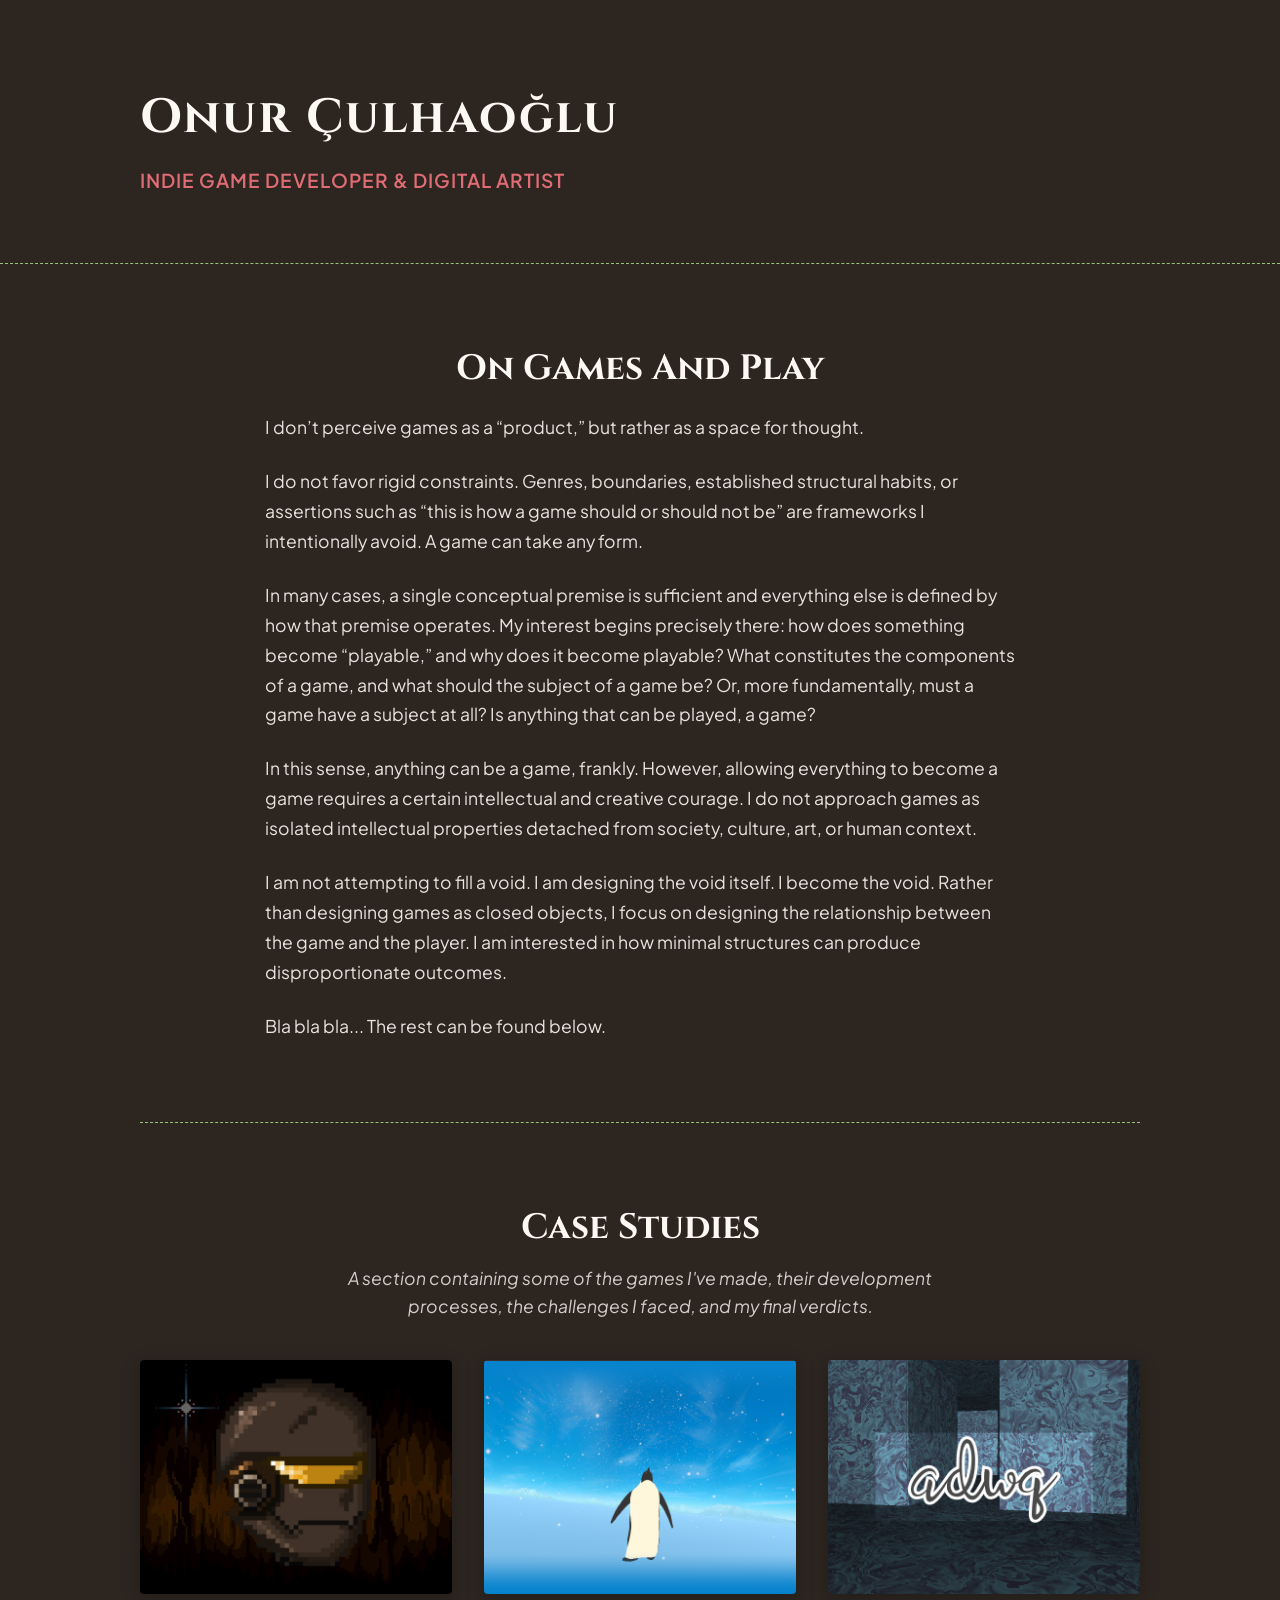
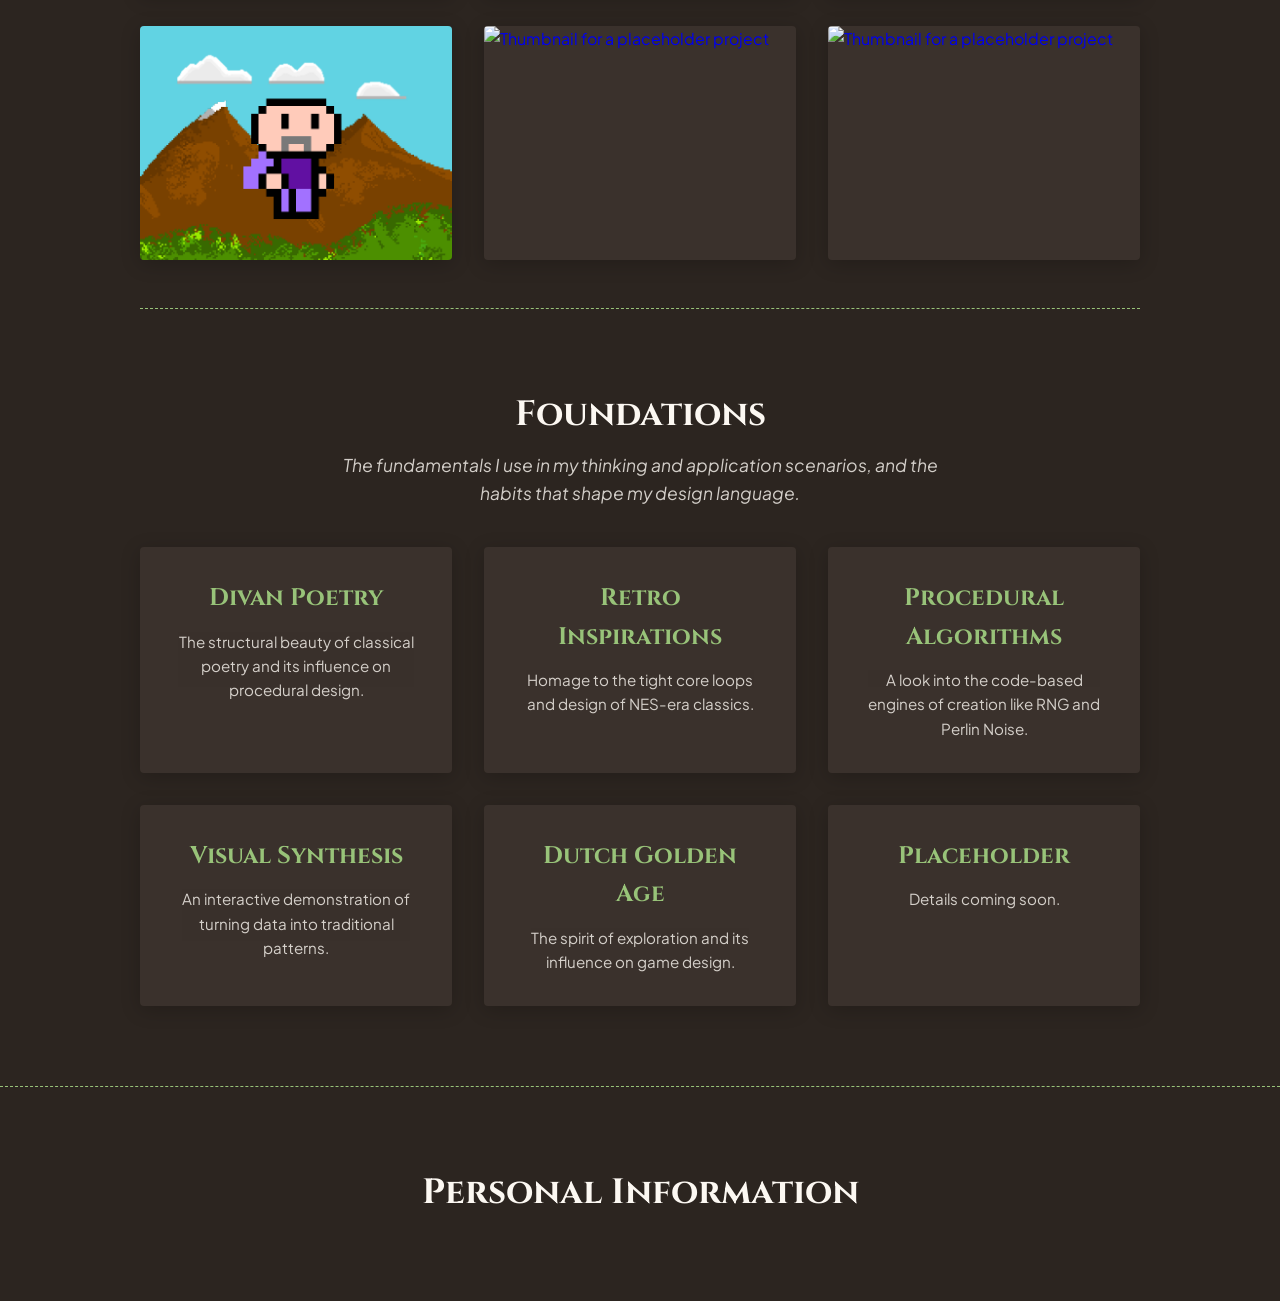
==== commit 645d4137: "small contextual changes" ====
--- a/index.html
+++ b/index.html
@@ -41,7 +41,7 @@
         <!-- Case Studies Section -->
         <section class="inspo-section">
             <h2 class="section-title">Case Studies</h2>
-            <p class="section-subtitle">A section containing some of the games I've made, their development processes, the challenges I faced, and my final decisions.</p>
+            <p class="section-subtitle">A section containing some of the games I've made, their development processes, the challenges I faced, and my final verdicts.</p>
             <div class="category-grid">
                 <a href="patina.html" class="category-card" data-title="//patina">
                     <img src="games/thumbnails/patina.webp" alt="Thumbnail for //patina">
@@ -71,7 +71,7 @@
 
             <div class="category-grid">
                 <a href="16th-century.html" class="category-card category-card--text">
-                    <h3>Ottoman Divan Poetry</h3>
+                    <h3>Divan Poetry</h3>
                     <p>The structural beauty of classical poetry and its influence on procedural design.</p>
                 </a>
                 <a href="retro-inspirations.html" class="category-card category-card--text">
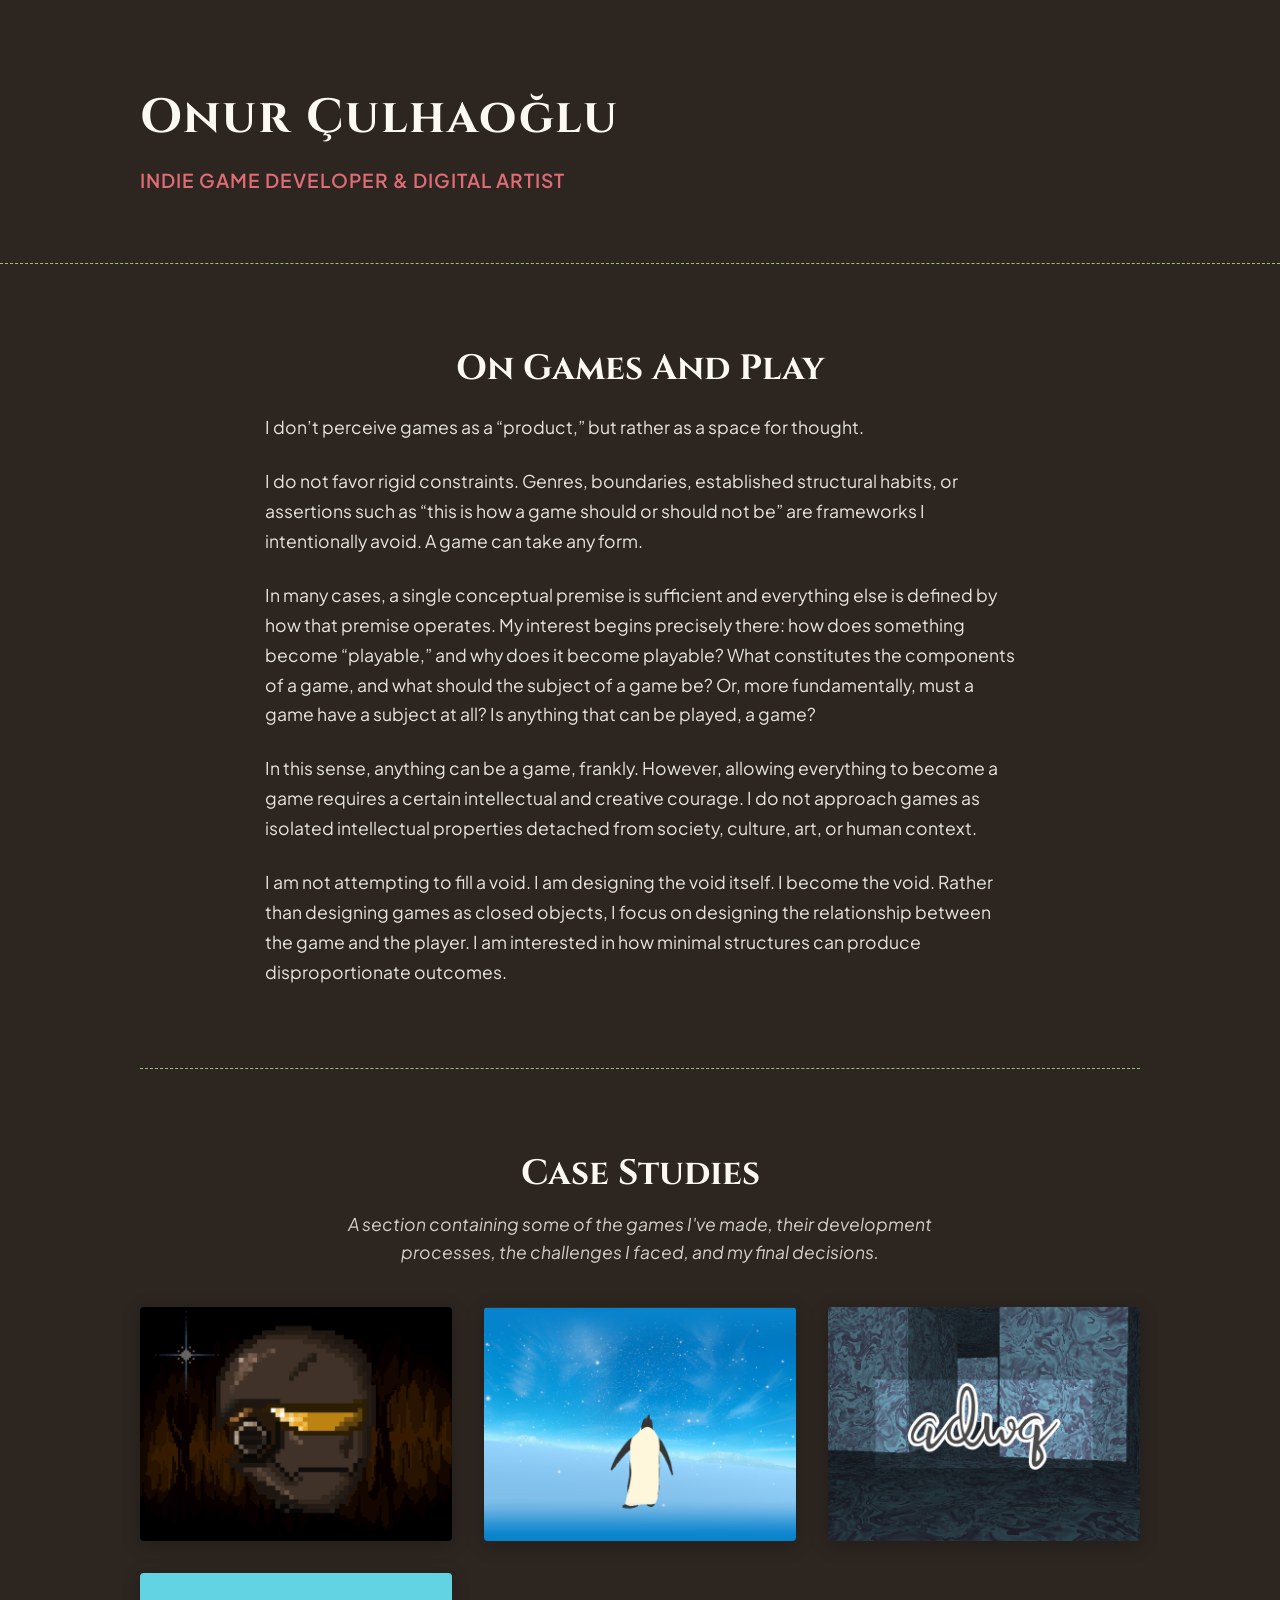
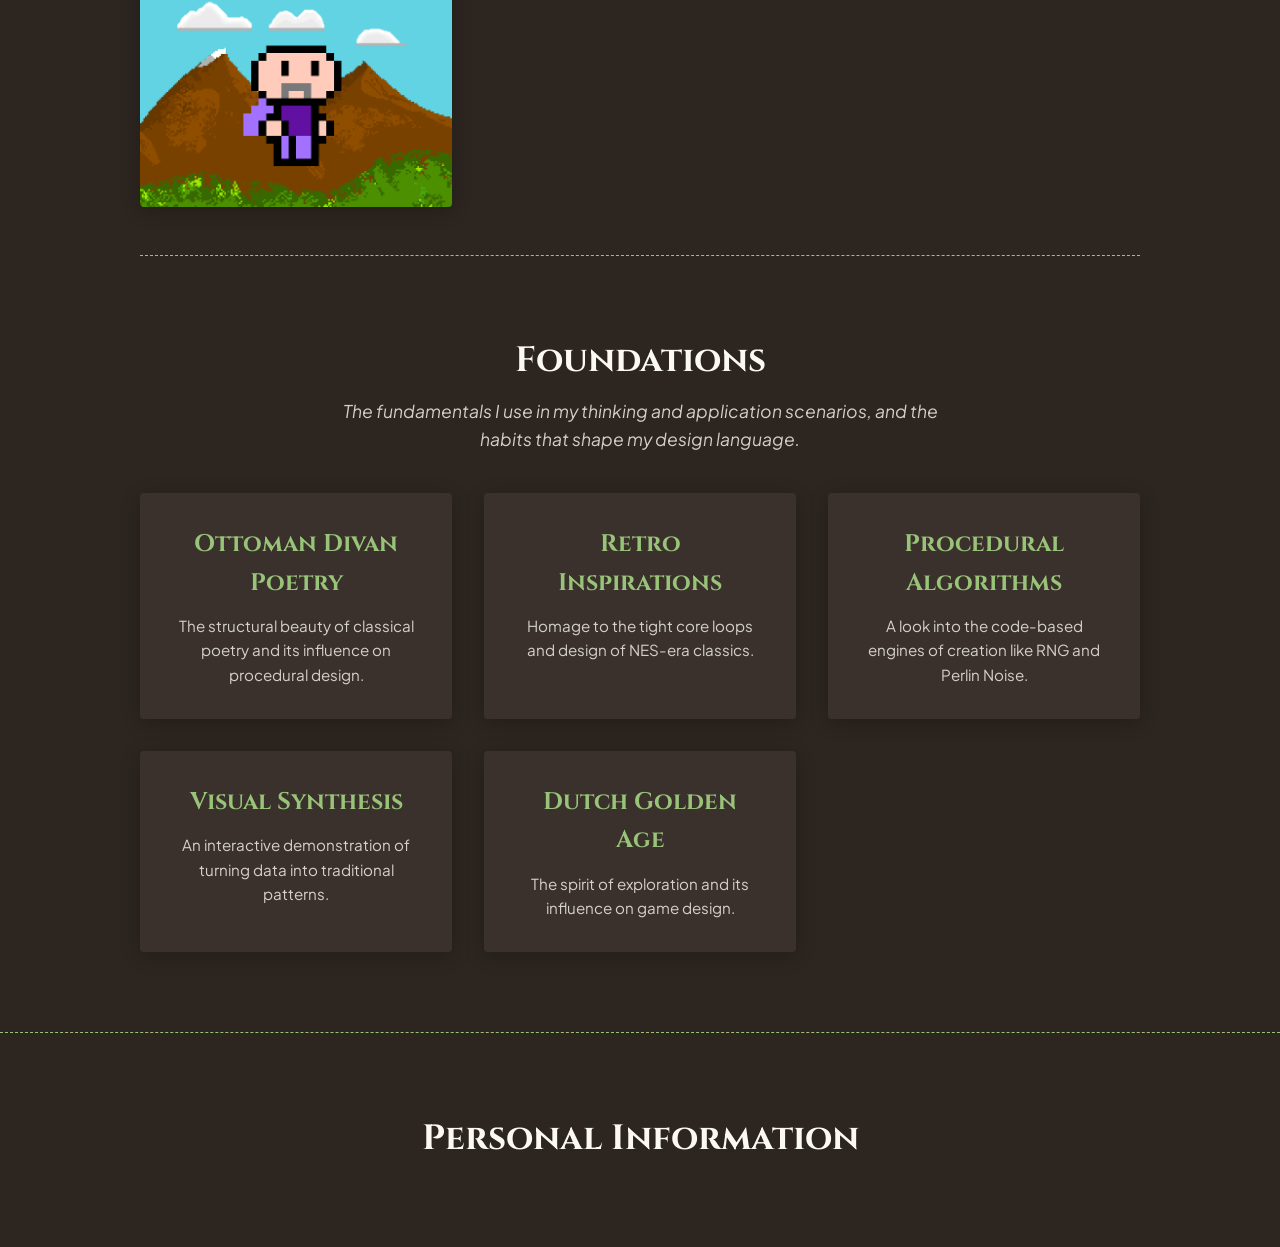
==== commit 50467599: "removal" ====
--- a/index.html
+++ b/index.html
@@ -33,7 +33,6 @@
                     <p>In many cases, a single conceptual premise is sufficient and everything else is defined by how that premise operates. My interest begins precisely there: how does something become “playable,” and why does it become playable? What constitutes the components of a game, and what should the subject of a game be? Or, more fundamentally, must a game have a subject at all? Is anything that can be played, a game?</p>
                     <p>In this sense, anything can be a game, frankly. However, allowing everything to become a game requires a certain intellectual and creative courage. I do not approach games as isolated intellectual properties detached from society, culture, art, or human context.</p>
                     <p>I am not attempting to fill a void. I am designing the void itself. I become the void. Rather than designing games as closed objects, I focus on designing the relationship between the game and the player. I am interested in how minimal structures can produce disproportionate outcomes.</p>
-                    <p>Bla bla bla... The rest can be found below.</p>
                 </div>
             </div>
         </section>
@@ -41,7 +40,7 @@
         <!-- Case Studies Section -->
         <section class="inspo-section">
             <h2 class="section-title">Case Studies</h2>
-            <p class="section-subtitle">A section containing some of the games I've made, their development processes, the challenges I faced, and my final verdicts.</p>
+            <p class="section-subtitle">A section containing some of the games I've made, their development processes, the challenges I faced, and my final decisions.</p>
             <div class="category-grid">
                 <a href="patina.html" class="category-card" data-title="//patina">
                     <img src="games/thumbnails/patina.webp" alt="Thumbnail for //patina">
@@ -55,12 +54,6 @@
                 <a href="oh-noah.html" class="category-card" data-title="Oh Noah!">
                     <img src="games/thumbnails/oh-noah.webp" alt="Thumbnail for Oh Noah!">
                 </a>
-                <a href="#" class="category-card" data-title="Placeholder">
-                    <img src="games/thumbnails/placeholder.webp" alt="Thumbnail for a placeholder project">
-                </a>
-                <a href="#" class="category-card" data-title="Placeholder">
-                    <img src="games/thumbnails/placeholder.webp" alt="Thumbnail for a placeholder project">
-                </a>
             </div>
         </section>
 
@@ -71,7 +64,7 @@
 
             <div class="category-grid">
                 <a href="16th-century.html" class="category-card category-card--text">
-                    <h3>Divan Poetry</h3>
+                    <h3>Ottoman Divan Poetry</h3>
                     <p>The structural beauty of classical poetry and its influence on procedural design.</p>
                 </a>
                 <a href="retro-inspirations.html" class="category-card category-card--text">
@@ -90,10 +83,6 @@
                     <h3>Dutch Golden Age</h3>
                     <p>The spirit of exploration and its influence on game design.</p>
                 </a>
-                <a href="#" class="category-card category-card--text">
-                    <h3>Placeholder</h3>
-                    <p>Details coming soon.</p>
-                </a>
             </div>
         </section>
 
@@ -102,7 +91,7 @@
     <footer class="hero-section" style="border-top: 1px dashed var(--secondary-color); border-bottom: none; padding-top: 3rem; margin-top: 2rem;">
         <div class="container">
             <h2 class="section-title">Personal Information</h2>
-            <!-- Contact info will be added here later -->
+            <!runova@gmail.com>
         </div>
     </footer>
 
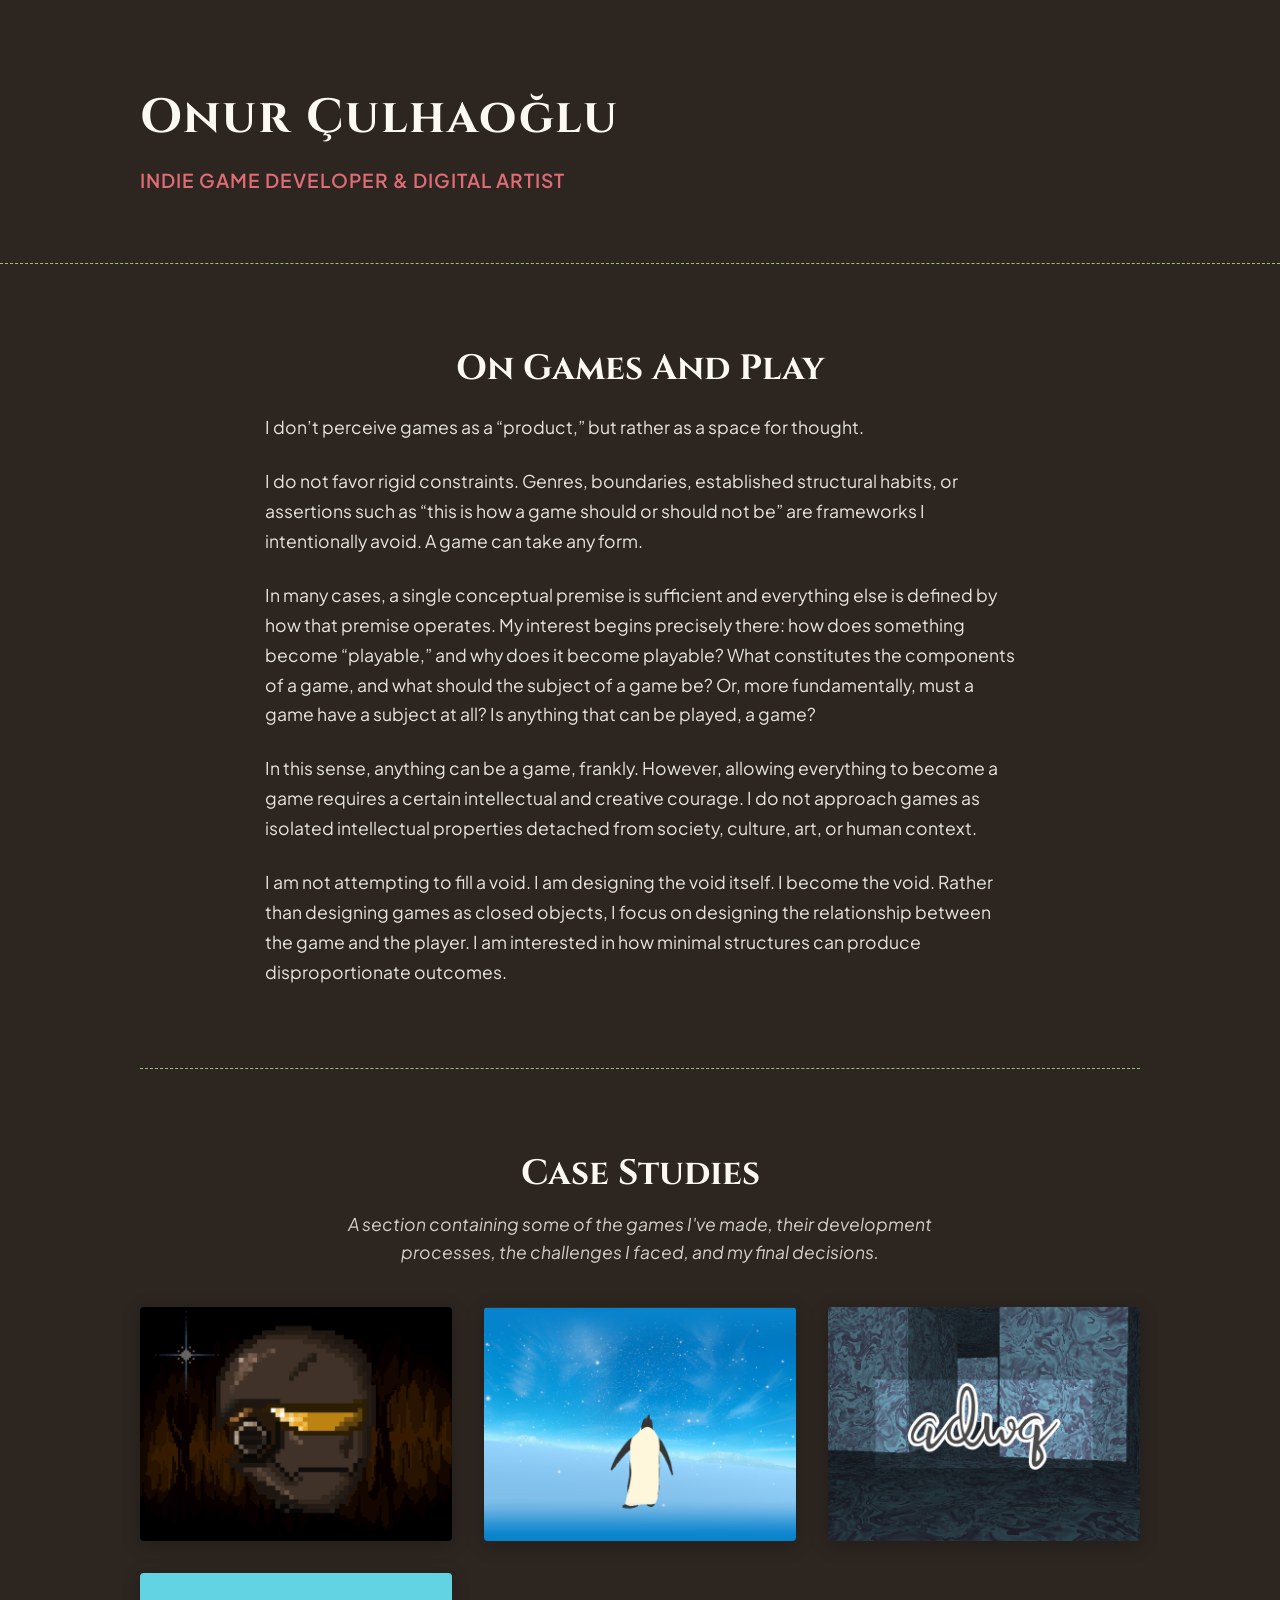
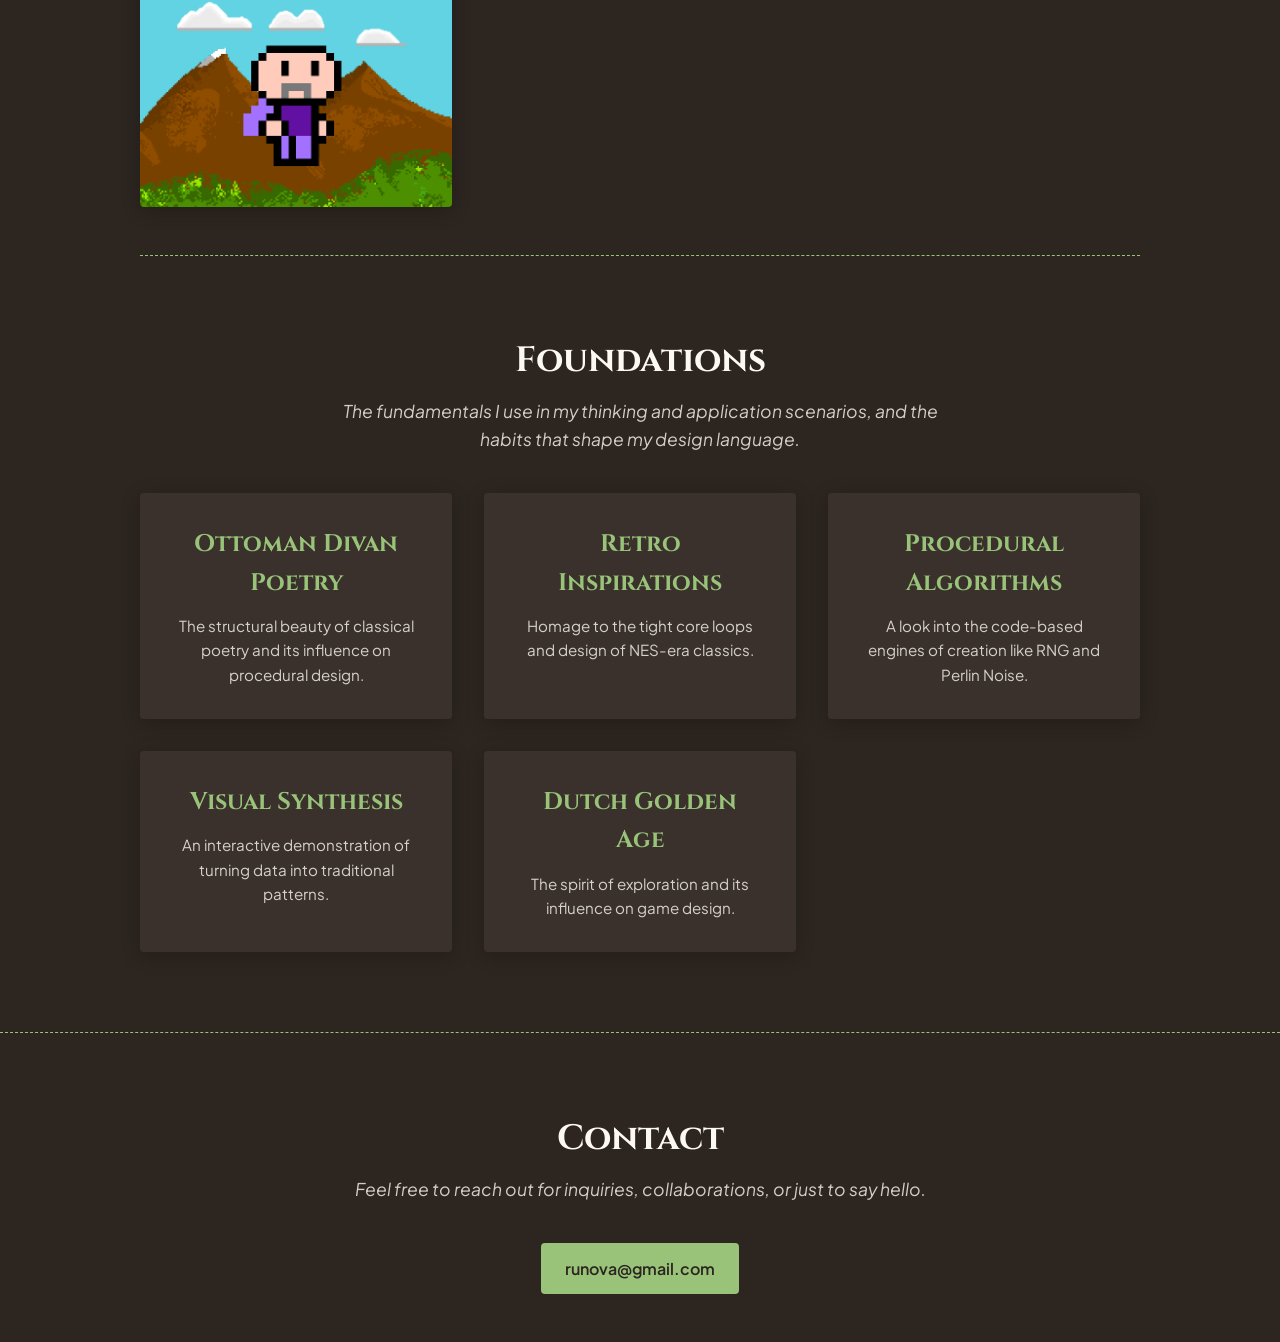
==== commit 9676b3be: "fix" ====
--- a/index.html
+++ b/index.html
@@ -88,10 +88,13 @@
 
     </main>
 
-    <footer class="hero-section" style="border-top: 1px dashed var(--secondary-color); border-bottom: none; padding-top: 3rem; margin-top: 2rem;">
+        <footer class="hero-section" style="border-top: 1px dashed var(--secondary-color); border-bottom: none; padding-top: 3rem; margin-top: 2rem;">
         <div class="container">
-            <h2 class="section-title">Personal Information</h2>
-            <!runova@gmail.com>
+            <h2 class="section-title">Contact</h2>
+            <p class="section-subtitle">Feel free to reach out for inquiries, collaborations, or just to say hello.</p>
+            <div style="text-align: center; margin-top: 1rem;">
+                <a href="mailto:runovastudio@gmail.com" class="button-link">runova@gmail.com</a>
+            </div>
         </div>
     </footer>
 
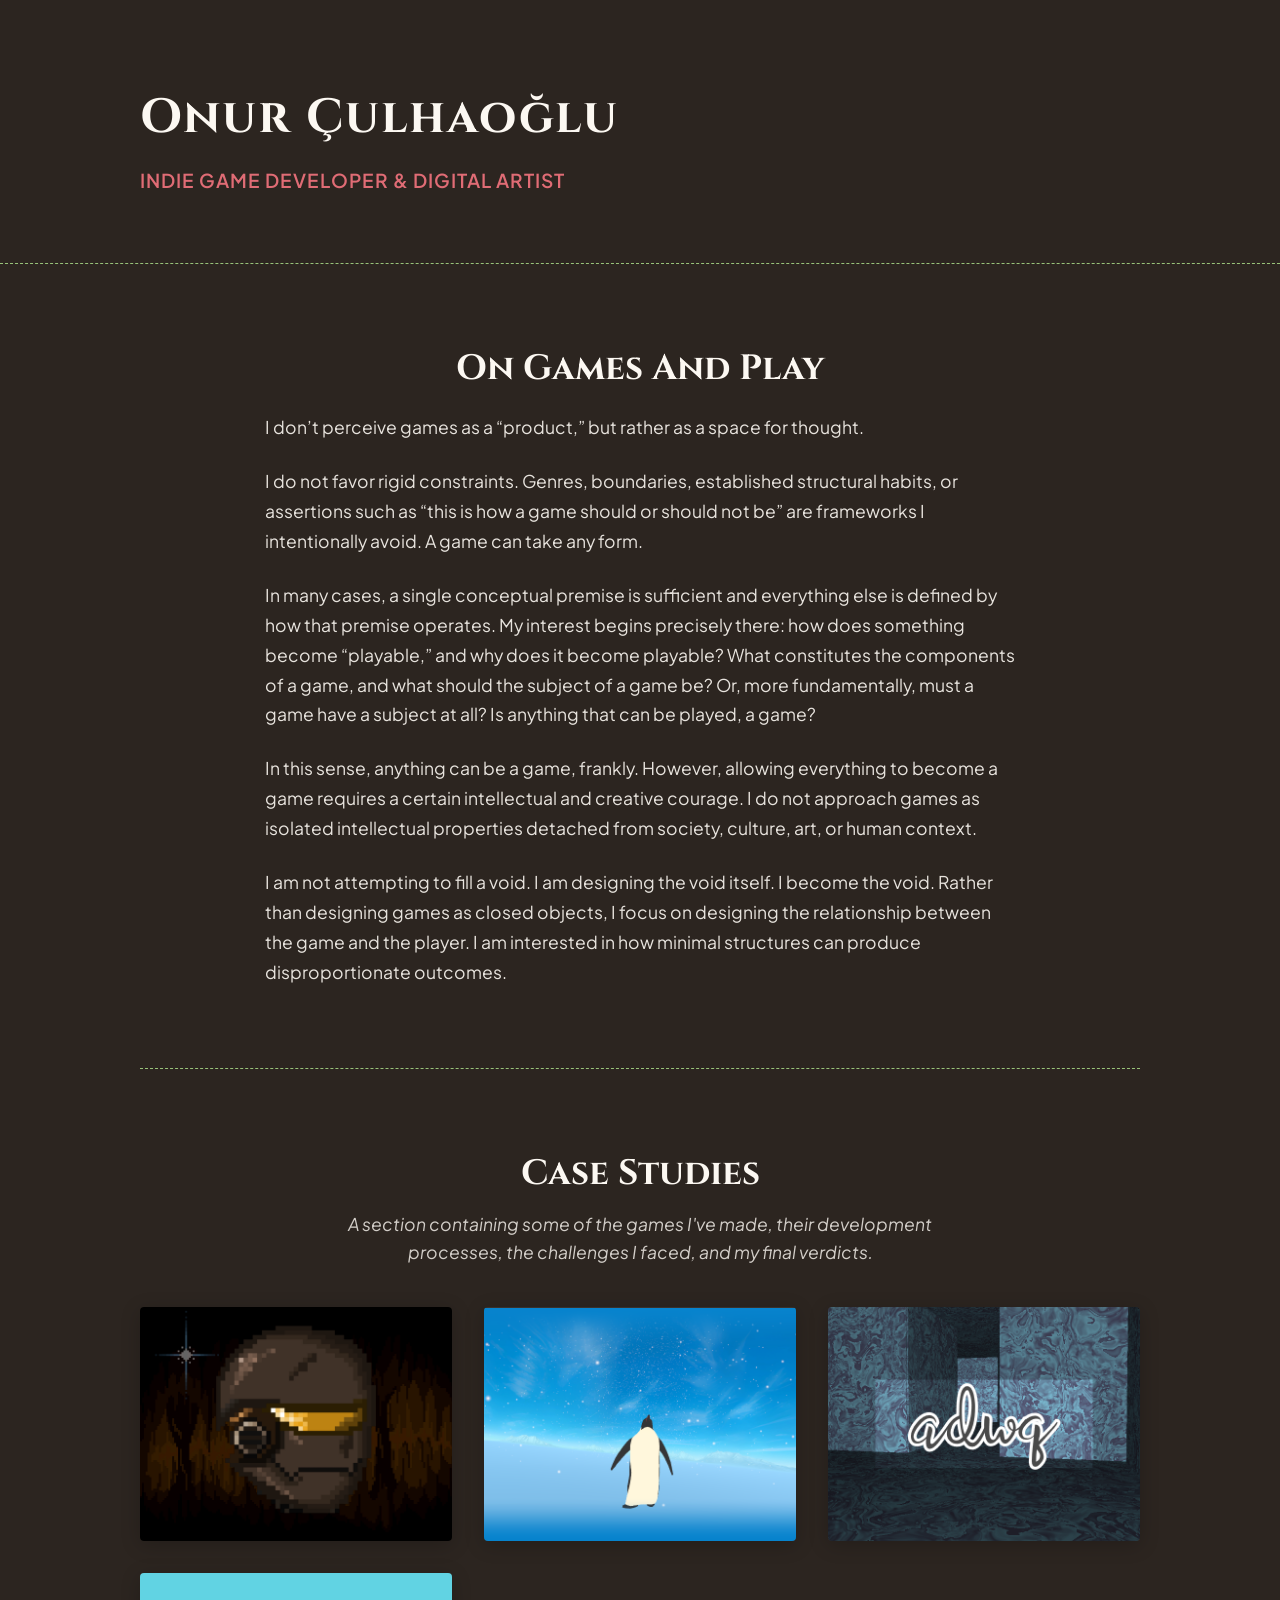
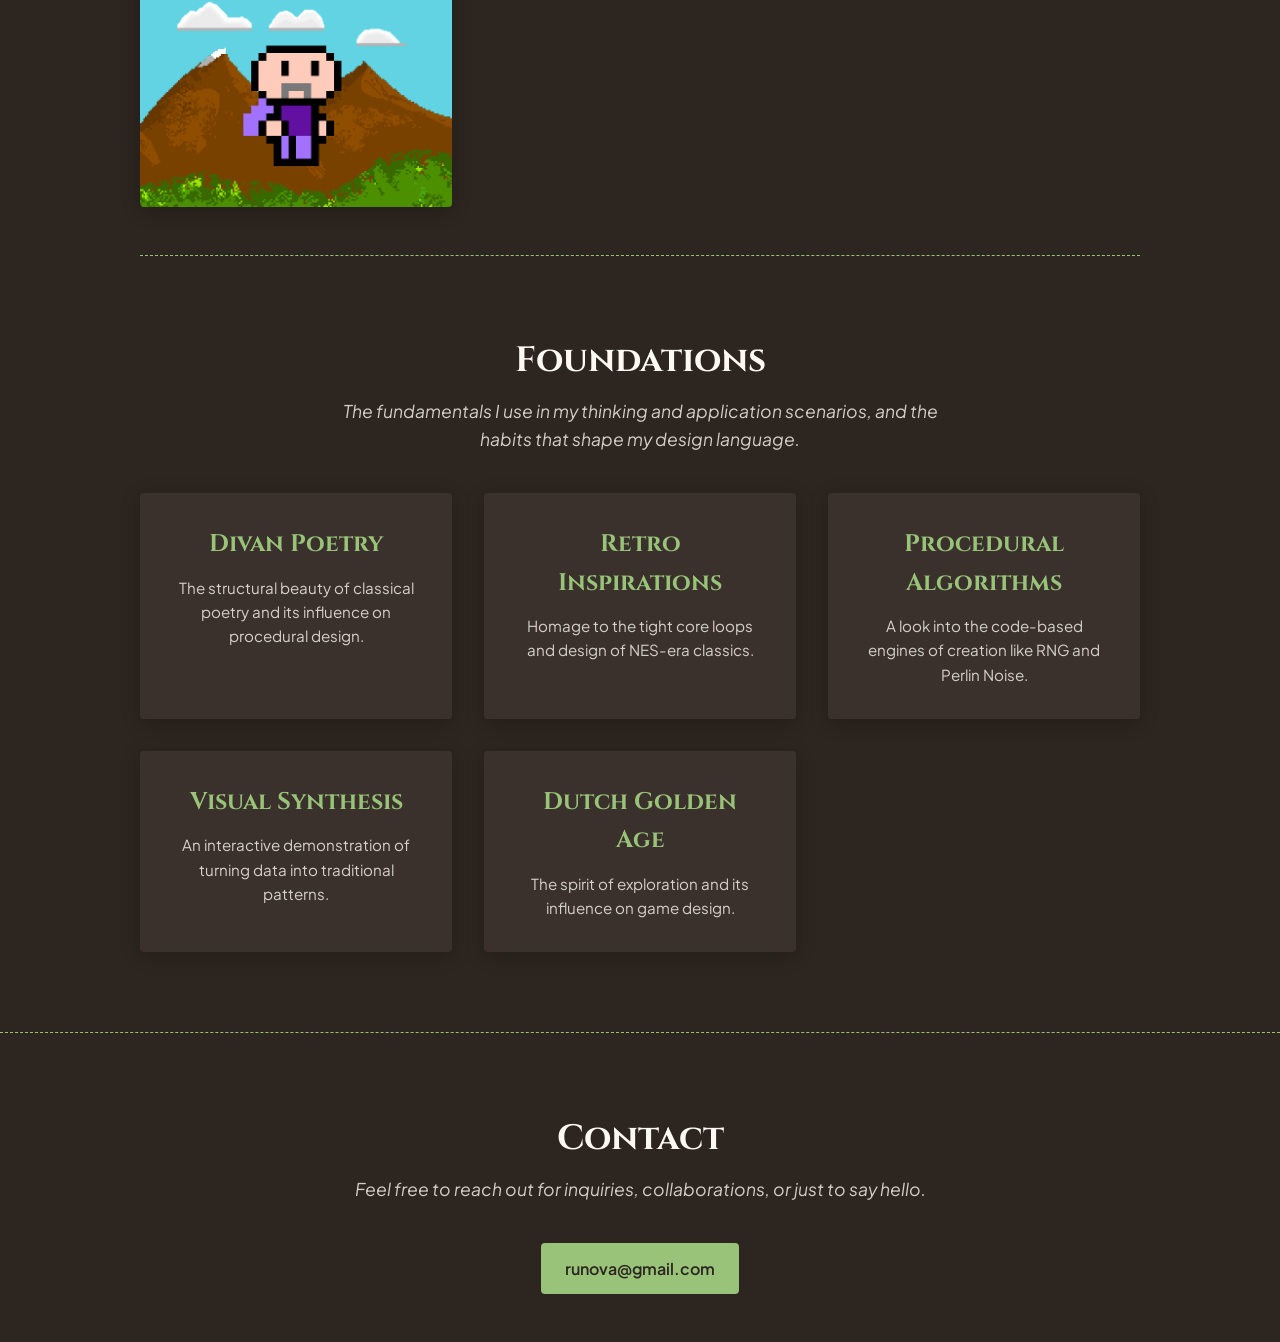
==== commit 16c167e0: "Merge branch 'main' of https://github.com/runovastudio/PortfolioMain" ====
--- a/index.html
+++ b/index.html
@@ -40,7 +40,7 @@
         <!-- Case Studies Section -->
         <section class="inspo-section">
             <h2 class="section-title">Case Studies</h2>
-            <p class="section-subtitle">A section containing some of the games I've made, their development processes, the challenges I faced, and my final decisions.</p>
+            <p class="section-subtitle">A section containing some of the games I've made, their development processes, the challenges I faced, and my final verdicts.</p>
             <div class="category-grid">
                 <a href="patina.html" class="category-card" data-title="//patina">
                     <img src="games/thumbnails/patina.webp" alt="Thumbnail for //patina">
@@ -64,7 +64,7 @@
 
             <div class="category-grid">
                 <a href="16th-century.html" class="category-card category-card--text">
-                    <h3>Ottoman Divan Poetry</h3>
+                    <h3>Divan Poetry</h3>
                     <p>The structural beauty of classical poetry and its influence on procedural design.</p>
                 </a>
                 <a href="retro-inspirations.html" class="category-card category-card--text">
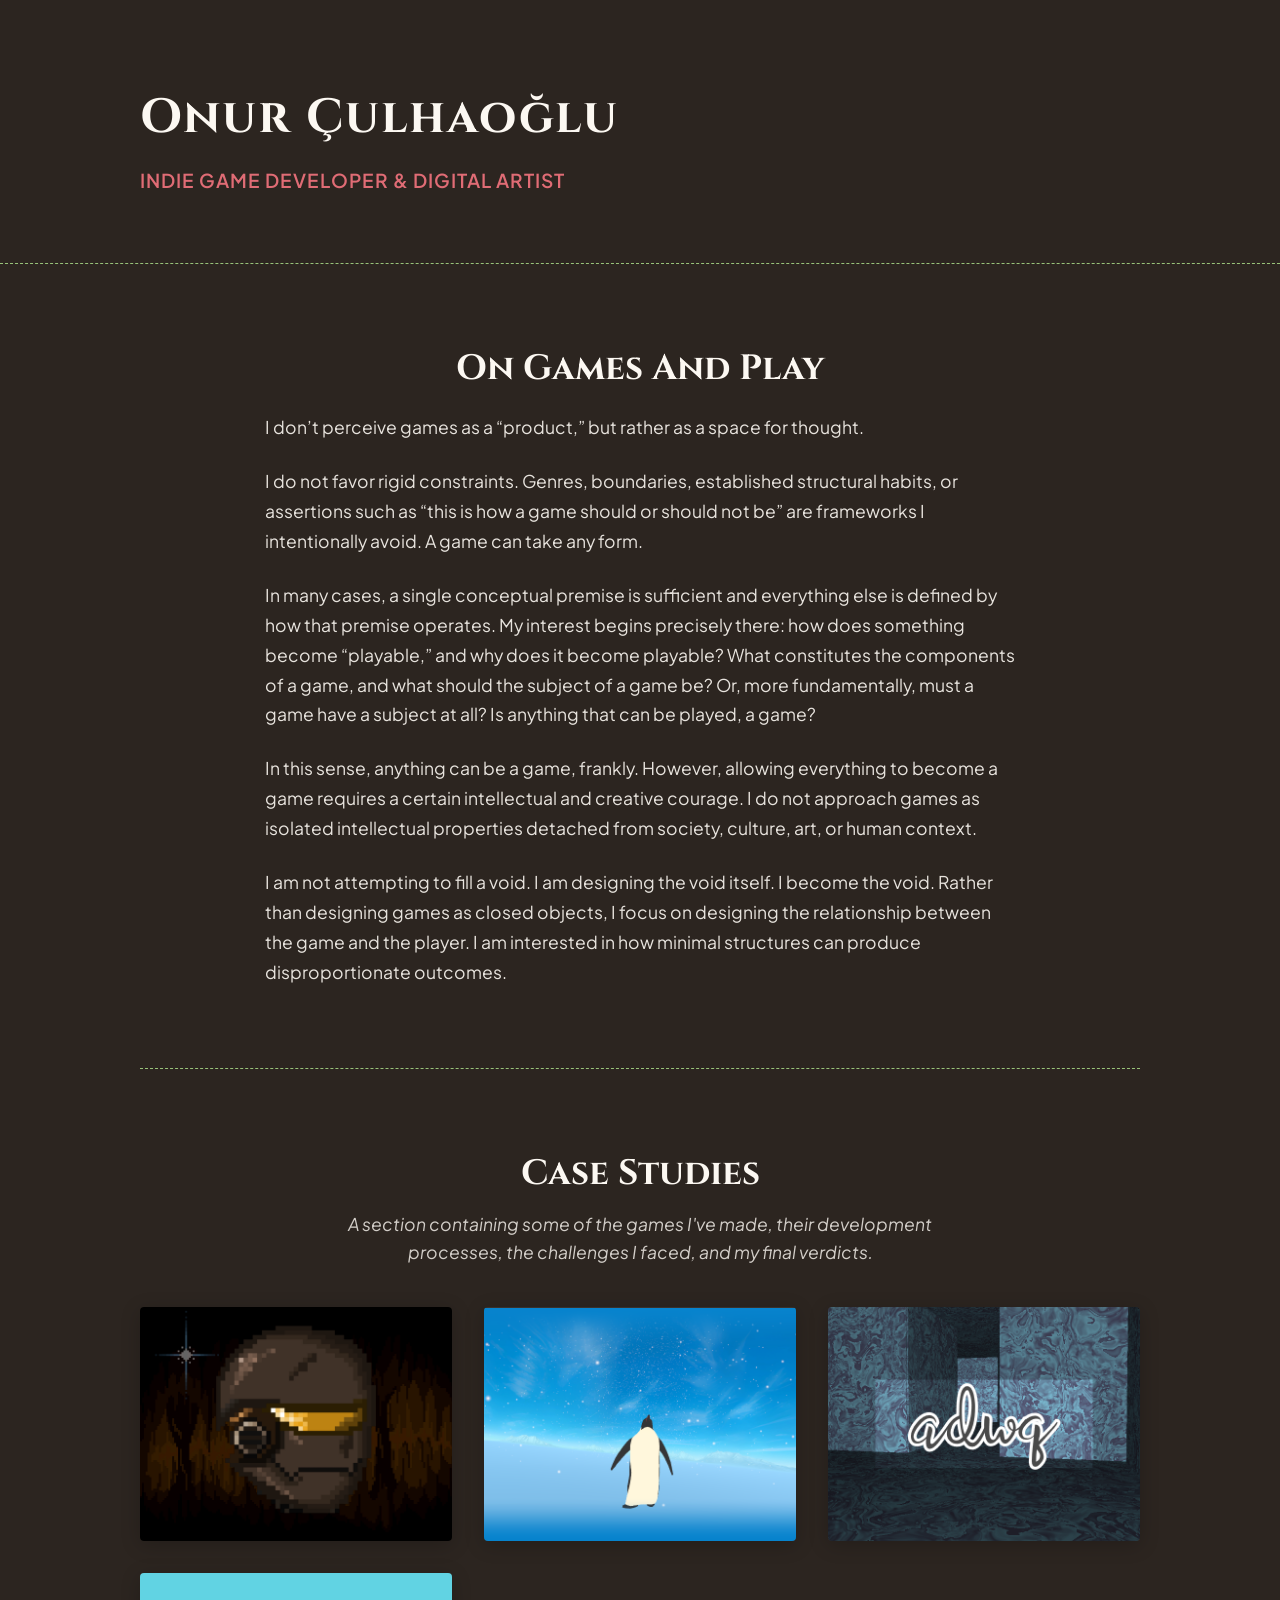
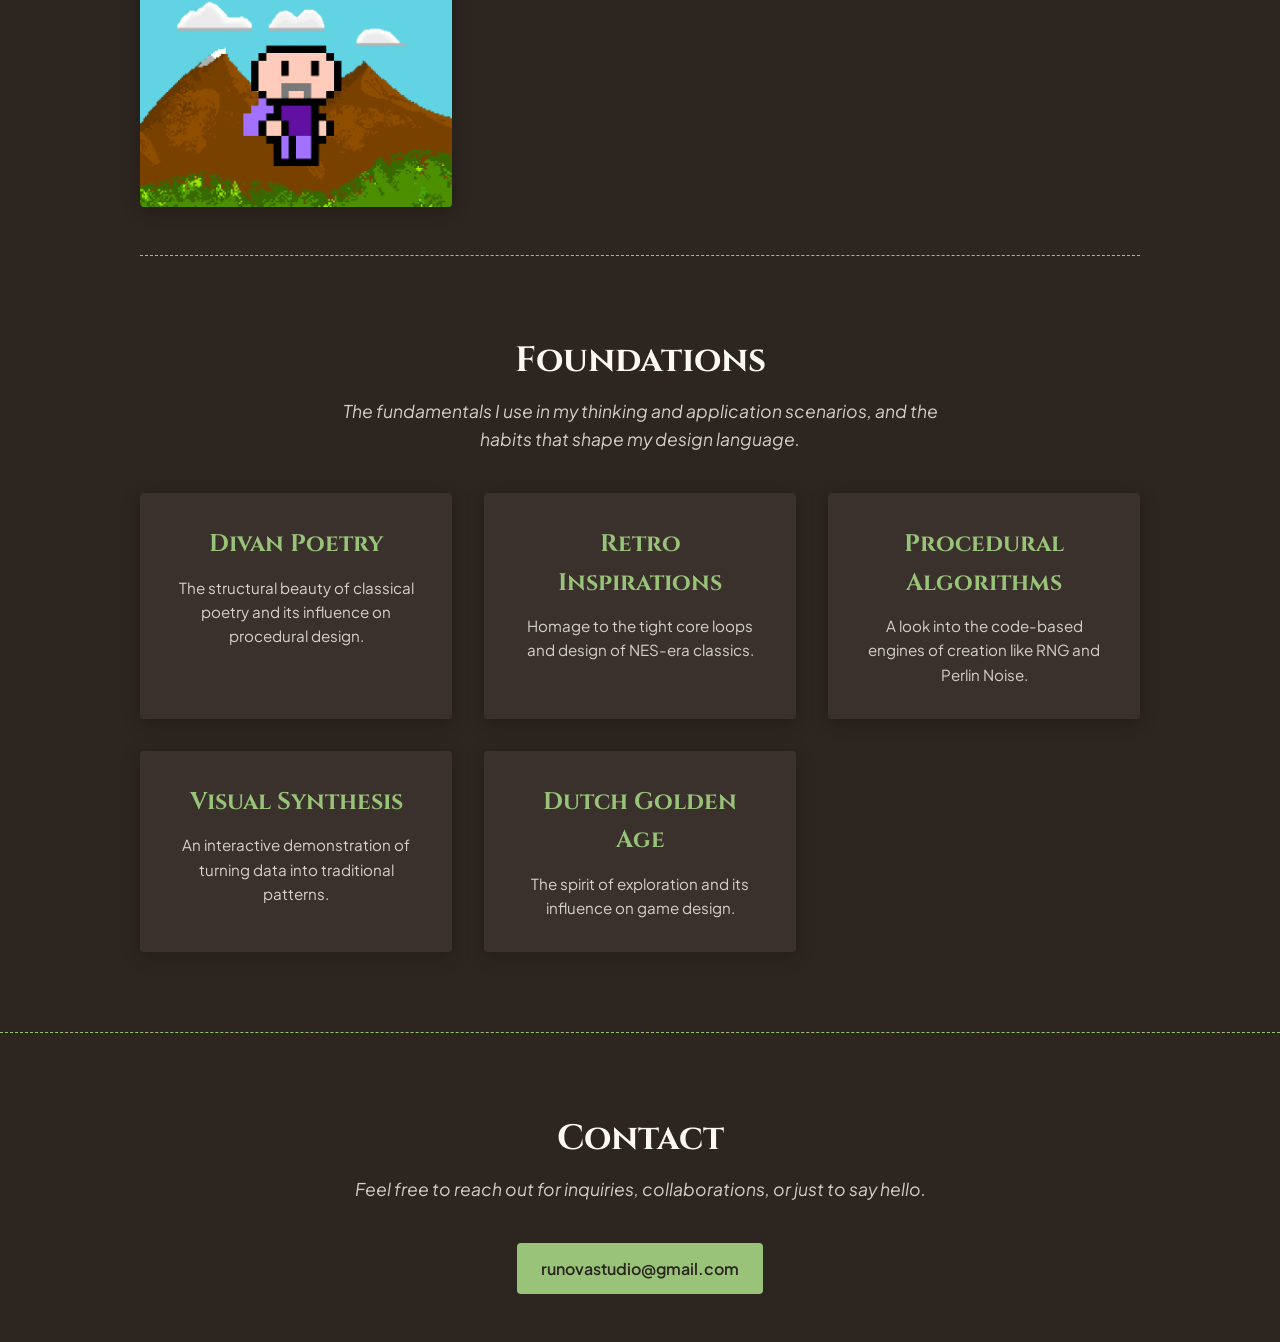
==== commit 2a7395ca: "visual bug fix index" ====
--- a/index.html
+++ b/index.html
@@ -93,7 +93,7 @@
             <h2 class="section-title">Contact</h2>
             <p class="section-subtitle">Feel free to reach out for inquiries, collaborations, or just to say hello.</p>
             <div style="text-align: center; margin-top: 1rem;">
-                <a href="mailto:runovastudio@gmail.com" class="button-link">runova@gmail.com</a>
+                <a href="mailto:runovastudio@gmail.com" class="button-link">runovastudio@gmail.com</a>
             </div>
         </div>
     </footer>
